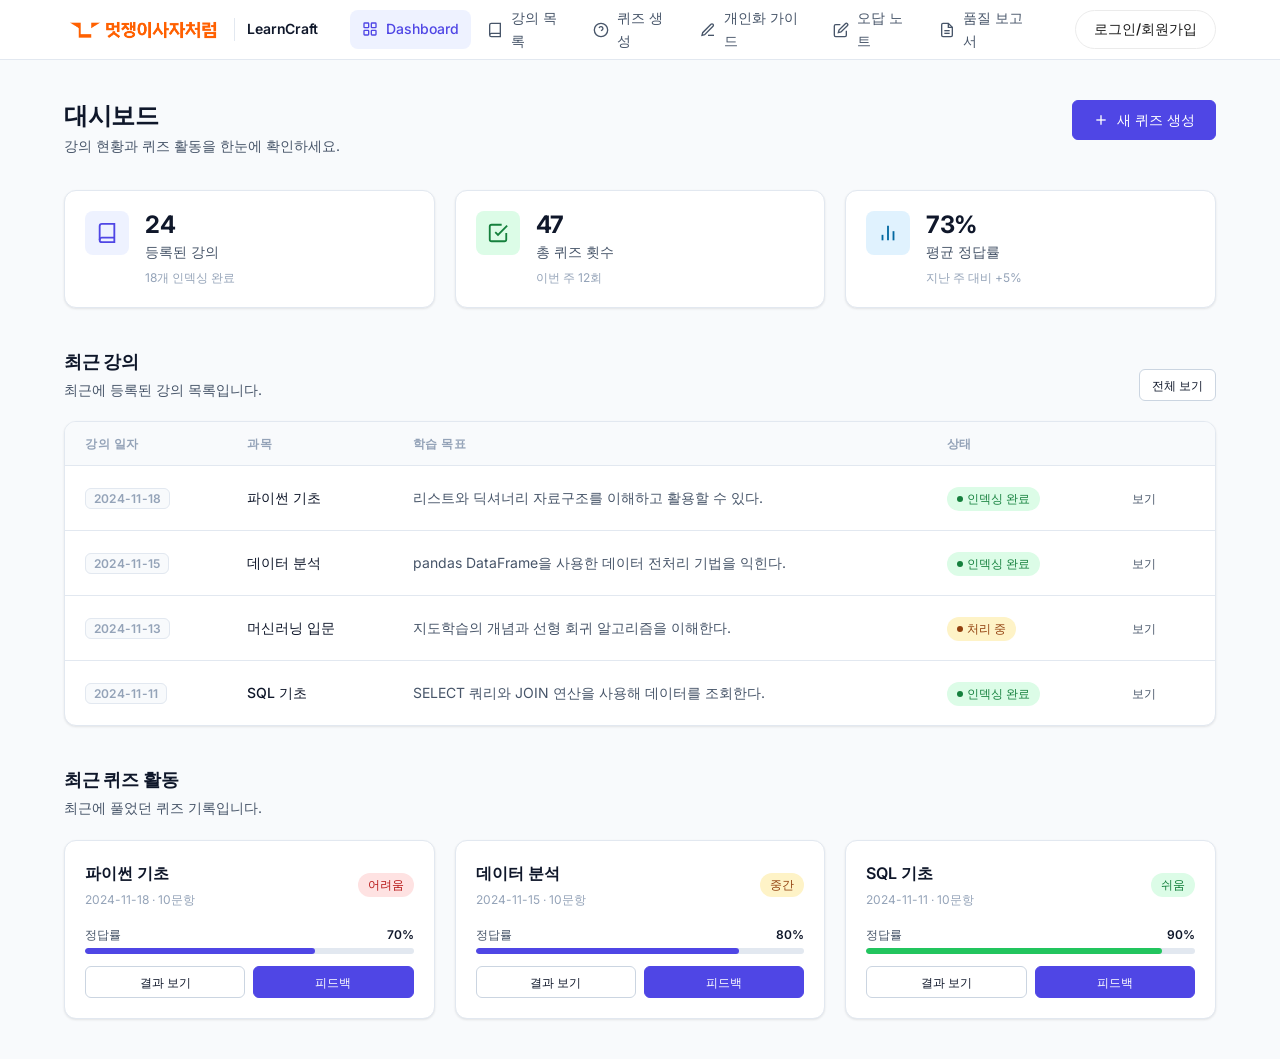
==== app/index.html @ d1f4de43 "feat: 오답 노트 UI 및 API 엔드포인트 추가 - api.py: GET/POST/DELETE /api/wrong-note 엔드포인트 추가 - app/wrong-note.ht" ====
<!DOCTYPE html>
<html lang="ko">
<head>
  <meta charset="UTF-8" />
  <meta name="viewport" content="width=device-width, initial-scale=1.0" />
  <title>LearnCraft — Dashboard</title>
  <link rel="stylesheet" href="styles/base.css" />
  <link rel="stylesheet" href="styles/layout.css" />
  <link rel="stylesheet" href="styles/components.css" />
</head>
<body>

<!-- ─── Top Navigation ─── -->
<nav class="top-nav">
  <div class="top-nav-inner">
    <a href="index.html" class="nav-logo-wrap">
      <img src="../docs/img/RGB_LIKELION_KR.png" alt="Likelion" class="nav-logo" />
      <span class="nav-logo-label">LearnCraft</span>
    </a>
    <div class="nav-links">
      <a href="index.html" class="nav-link active">
        <svg viewBox="0 0 24 24" fill="none" stroke="currentColor" stroke-width="2"><rect x="3" y="3" width="7" height="7" rx="1"/><rect x="14" y="3" width="7" height="7" rx="1"/><rect x="3" y="14" width="7" height="7" rx="1"/><rect x="14" y="14" width="7" height="7" rx="1"/></svg>
        <span>Dashboard</span>
      </a>
      <a href="lectures.html" class="nav-link">
        <svg viewBox="0 0 24 24" fill="none" stroke="currentColor" stroke-width="2"><path d="M4 19.5A2.5 2.5 0 0 1 6.5 17H20"/><path d="M6.5 2H20v20H6.5A2.5 2.5 0 0 1 4 19.5v-15A2.5 2.5 0 0 1 6.5 2z"/></svg>
        <span>강의 목록</span>
      </a>
      <a href="quiz-setup.html" class="nav-link">
        <svg viewBox="0 0 24 24" fill="none" stroke="currentColor" stroke-width="2"><circle cx="12" cy="12" r="10"/><path d="M9.09 9a3 3 0 0 1 5.83 1c0 2-3 3-3 3"/><line x1="12" y1="17" x2="12.01" y2="17"/></svg>
        <span>퀴즈 생성</span>
      </a>
      <a href="personalized-guide.html" class="nav-link">
        <svg viewBox="0 0 24 24" fill="none" stroke="currentColor" stroke-width="2"><path d="M12 20h9"/><path d="M16.5 3.5a2.121 2.121 0 0 1 3 3L7 19l-4 1 1-4L16.5 3.5z"/></svg>
        <span>개인화 가이드</span>
      </a>
      <a href="wrong-note.html" class="nav-link">
        <svg viewBox="0 0 24 24" fill="none" stroke="currentColor" stroke-width="2"><path d="M11 4H4a2 2 0 0 0-2 2v14a2 2 0 0 0 2 2h14a2 2 0 0 0 2-2v-7"/><path d="M18.5 2.5a2.121 2.121 0 0 1 3 3L12 15l-4 1 1-4 9.5-9.5z"/></svg>
        <span>오답 노트</span>
      </a>
      <a href="quality-report.html" class="nav-link">
        <svg viewBox="0 0 24 24" fill="none" stroke="currentColor" stroke-width="2"><path d="M14 2H6a2 2 0 0 0-2 2v16a2 2 0 0 0 2 2h12a2 2 0 0 0 2-2V8z"/><polyline points="14 2 14 8 20 8"/><line x1="16" y1="13" x2="8" y2="13"/><line x1="16" y1="17" x2="8" y2="17"/></svg>
        <span>품질 보고서</span>
      </a>
    </div>
    <div class="nav-actions">
      <a href="login.html" class="nav-btn-auth">로그인/회원가입</a>
    </div>
  </div>
</nav>

<!-- ─── Page Content ─── -->
<main>
  <div class="container">
    <div class="page-content">

      <!-- Page Header -->
      <div class="page-header">
        <div class="page-header-text">
          <h1>대시보드</h1>
          <p>강의 현황과 퀴즈 활동을 한눈에 확인하세요.</p>
        </div>
        <div class="page-header-actions">
          <a href="quiz-setup.html" class="btn btn-primary">
            <svg viewBox="0 0 24 24" fill="none" stroke="currentColor" stroke-width="2"><line x1="12" y1="5" x2="12" y2="19"/><line x1="5" y1="12" x2="19" y2="12"/></svg>
            새 퀴즈 생성
          </a>
        </div>
      </div>

      <!-- Stat Cards -->
      <div class="grid-3 section">
        <div class="stat-card">
          <div class="stat-card-icon stat-icon-primary">
            <svg viewBox="0 0 24 24" fill="none" stroke="currentColor" stroke-width="2"><path d="M4 19.5A2.5 2.5 0 0 1 6.5 17H20"/><path d="M6.5 2H20v20H6.5A2.5 2.5 0 0 1 4 19.5v-15A2.5 2.5 0 0 1 6.5 2z"/></svg>
          </div>
          <div>
            <div class="stat-card-value">24</div>
            <div class="stat-card-label">등록된 강의</div>
            <div class="stat-card-sub">18개 인덱싱 완료</div>
          </div>
        </div>
        <div class="stat-card">
          <div class="stat-card-icon stat-icon-success">
            <svg viewBox="0 0 24 24" fill="none" stroke="currentColor" stroke-width="2"><polyline points="9 11 12 14 22 4"/><path d="M21 12v7a2 2 0 0 1-2 2H5a2 2 0 0 1-2-2V5a2 2 0 0 1 2-2h11"/></svg>
          </div>
          <div>
            <div class="stat-card-value">47</div>
            <div class="stat-card-label">총 퀴즈 횟수</div>
            <div class="stat-card-sub">이번 주 12회</div>
          </div>
        </div>
        <div class="stat-card">
          <div class="stat-card-icon stat-icon-accent">
            <svg viewBox="0 0 24 24" fill="none" stroke="currentColor" stroke-width="2"><line x1="18" y1="20" x2="18" y2="10"/><line x1="12" y1="20" x2="12" y2="4"/><line x1="6" y1="20" x2="6" y2="14"/></svg>
          </div>
          <div>
            <div class="stat-card-value">73%</div>
            <div class="stat-card-label">평균 정답률</div>
            <div class="stat-card-sub">지난 주 대비 +5%</div>
          </div>
        </div>
      </div>

      <!-- Recent Lectures -->
      <div class="section">
        <div class="section-header">
          <div class="section-header-text">
            <h2>최근 강의</h2>
            <p>최근에 등록된 강의 목록입니다.</p>
          </div>
          <a href="lectures.html" class="btn btn-secondary btn-sm">전체 보기</a>
        </div>
        <div class="table-wrap">
          <table>
            <thead>
              <tr>
                <th>강의 일자</th>
                <th>과목</th>
                <th>학습 목표</th>
                <th>상태</th>
                <th></th>
              </tr>
            </thead>
            <tbody>
              <tr>
                <td><span class="lecture-date-chip">2024-11-18</span></td>
                <td class="font-medium text-primary">파이썬 기초</td>
                <td>리스트와 딕셔너리 자료구조를 이해하고 활용할 수 있다.</td>
                <td><span class="badge badge-success badge-dot">인덱싱 완료</span></td>
                <td><a href="lecture-detail.html" class="btn btn-ghost btn-sm">보기</a></td>
              </tr>
              <tr>
                <td><span class="lecture-date-chip">2024-11-15</span></td>
                <td class="font-medium text-primary">데이터 분석</td>
                <td>pandas DataFrame을 사용한 데이터 전처리 기법을 익힌다.</td>
                <td><span class="badge badge-success badge-dot">인덱싱 완료</span></td>
                <td><a href="lecture-detail.html" class="btn btn-ghost btn-sm">보기</a></td>
              </tr>
              <tr>
                <td><span class="lecture-date-chip">2024-11-13</span></td>
                <td class="font-medium text-primary">머신러닝 입문</td>
                <td>지도학습의 개념과 선형 회귀 알고리즘을 이해한다.</td>
                <td><span class="badge badge-warning badge-dot">처리 중</span></td>
                <td><a href="lecture-detail.html" class="btn btn-ghost btn-sm">보기</a></td>
              </tr>
              <tr>
                <td><span class="lecture-date-chip">2024-11-11</span></td>
                <td class="font-medium text-primary">SQL 기초</td>
                <td>SELECT 쿼리와 JOIN 연산을 사용해 데이터를 조회한다.</td>
                <td><span class="badge badge-success badge-dot">인덱싱 완료</span></td>
                <td><a href="lecture-detail.html" class="btn btn-ghost btn-sm">보기</a></td>
              </tr>
            </tbody>
          </table>
        </div>
      </div>

      <!-- Recent Quiz Activity -->
      <div class="section">
        <div class="section-header">
          <div class="section-header-text">
            <h2>최근 퀴즈 활동</h2>
            <p>최근에 풀었던 퀴즈 기록입니다.</p>
          </div>
        </div>
        <div class="grid-3">

          <div class="card card-hover">
            <div class="card-header">
              <div>
                <div class="card-title">파이썬 기초</div>
                <div class="text-xs text-muted mt-1">2024-11-18 · 10문항</div>
              </div>
              <span class="badge badge-error">어려움</span>
            </div>
            <div style="margin-bottom: var(--space-3);">
              <div class="flex items-center justify-between mb-1">
                <span class="text-xs text-secondary">정답률</span>
                <span class="text-xs font-semibold text-primary">70%</span>
              </div>
              <div class="progress-bar-wrap">
                <div class="progress-bar-fill" style="width:70%"></div>
              </div>
            </div>
            <div class="flex gap-2">
              <a href="quiz-review.html" class="btn btn-secondary btn-sm flex-1">결과 보기</a>
              <a href="quiz-feedback.html" class="btn btn-primary btn-sm flex-1">피드백</a>
            </div>
          </div>

          <div class="card card-hover">
            <div class="card-header">
              <div>
                <div class="card-title">데이터 분석</div>
                <div class="text-xs text-muted mt-1">2024-11-15 · 10문항</div>
              </div>
              <span class="badge badge-warning">중간</span>
            </div>
            <div style="margin-bottom: var(--space-3);">
              <div class="flex items-center justify-between mb-1">
                <span class="text-xs text-secondary">정답률</span>
                <span class="text-xs font-semibold text-primary">80%</span>
              </div>
              <div class="progress-bar-wrap">
                <div class="progress-bar-fill" style="width:80%"></div>
              </div>
            </div>
            <div class="flex gap-2">
              <a href="quiz-review.html" class="btn btn-secondary btn-sm flex-1">결과 보기</a>
              <a href="quiz-feedback.html" class="btn btn-primary btn-sm flex-1">피드백</a>
            </div>
          </div>

          <div class="card card-hover">
            <div class="card-header">
              <div>
                <div class="card-title">SQL 기초</div>
                <div class="text-xs text-muted mt-1">2024-11-11 · 10문항</div>
              </div>
              <span class="badge badge-success">쉬움</span>
            </div>
            <div style="margin-bottom: var(--space-3);">
              <div class="flex items-center justify-between mb-1">
                <span class="text-xs text-secondary">정답률</span>
                <span class="text-xs font-semibold text-primary">90%</span>
              </div>
              <div class="progress-bar-wrap">
                <div class="progress-bar-fill" style="width:90%; background: var(--color-success);"></div>
              </div>
            </div>
            <div class="flex gap-2">
              <a href="quiz-review.html" class="btn btn-secondary btn-sm flex-1">결과 보기</a>
              <a href="quiz-feedback.html" class="btn btn-primary btn-sm flex-1">피드백</a>
            </div>
          </div>

        </div>
      </div>

    </div><!-- /.page-content -->
  </div><!-- /.container -->
</main>

</body>
</html>
---- app/styles/base.css ----
@import url('https://fonts.googleapis.com/css2?family=Inter:wght@400;500;600;700&display=swap');

/* ─── CSS Custom Properties ─────────────────────────── */
:root {
  /* Colors */
  --color-primary:         #4F46E5;
  --color-primary-hover:   #4338CA;
  --color-primary-light:   #EEF2FF;
  --color-accent:          #0EA5E9;
  --color-accent-light:    #E0F2FE;
  --color-success:         #22C55E;
  --color-success-light:   #DCFCE7;
  --color-error:           #EF4444;
  --color-error-light:     #FEE2E2;
  --color-warning:         #F59E0B;
  --color-warning-light:   #FEF3C7;
  --color-bg:              #F8FAFC;
  --color-surface:         #FFFFFF;
  --color-border:          #E2E8F0;
  --color-border-strong:   #CBD5E1;
  --color-text-primary:    #0F172A;
  --color-text-secondary:  #475569;
  --color-text-muted:      #94A3B8;

  /* Typography */
  --font-body: 'Inter', -apple-system, BlinkMacSystemFont, 'Segoe UI', sans-serif;
  --text-xs:   0.75rem;
  --text-sm:   0.875rem;
  --text-base: 1rem;
  --text-lg:   1.125rem;
  --text-xl:   1.25rem;
  --text-2xl:  1.5rem;
  --text-3xl:  1.875rem;

  /* Spacing */
  --space-1:  4px;
  --space-2:  8px;
  --space-3:  12px;
  --space-4:  16px;
  --space-5:  20px;
  --space-6:  24px;
  --space-8:  32px;
  --space-10: 40px;
  --space-12: 48px;
  --space-16: 64px;

  /* Radius */
  --radius-sm: 6px;
  --radius-md: 8px;
  --radius-lg: 12px;
  --radius-xl: 16px;

  /* Shadows */
  --shadow-sm: 0 1px 3px rgba(0, 0, 0, 0.06), 0 1px 2px rgba(0, 0, 0, 0.04);
  --shadow-md: 0 4px 12px rgba(0, 0, 0, 0.08), 0 2px 4px rgba(0, 0, 0, 0.04);
  --shadow-lg: 0 10px 24px rgba(0, 0, 0, 0.10), 0 4px 8px rgba(0, 0, 0, 0.05);
}

/* ─── Reset ──────────────────────────────────────────── */
*, *::before, *::after {
  box-sizing: border-box;
  margin: 0;
  padding: 0;
}

html {
  font-size: 16px;
  -webkit-text-size-adjust: 100%;
}

body {
  font-family: var(--font-body);
  font-size: var(--text-base);
  color: var(--color-text-primary);
  background-color: var(--color-bg);
  line-height: 1.6;
  -webkit-font-smoothing: antialiased;
  -moz-osx-font-smoothing: grayscale;
}

a {
  color: var(--color-primary);
  text-decoration: none;
}

a:hover {
  color: var(--color-primary-hover);
}

ul, ol {
  list-style: none;
}

img {
  max-width: 100%;
  display: block;
}

button, input, select, textarea {
  font-family: inherit;
  font-size: inherit;
}

/* ─── Typography Utilities ───────────────────────────── */
.text-xs      { font-size: var(--text-xs); }
.text-sm      { font-size: var(--text-sm); }
.text-base    { font-size: var(--text-base); }
.text-lg      { font-size: var(--text-lg); }
.text-xl      { font-size: var(--text-xl); }
.text-2xl     { font-size: var(--text-2xl); }
.text-3xl     { font-size: var(--text-3xl); }

.font-normal  { font-weight: 400; }
.font-medium  { font-weight: 500; }
.font-semibold { font-weight: 600; }
.font-bold    { font-weight: 700; }

.text-primary   { color: var(--color-text-primary); }
.text-secondary { color: var(--color-text-secondary); }
.text-muted     { color: var(--color-text-muted); }
.text-brand     { color: var(--color-primary); }

/* ─── Spacing Utilities ──────────────────────────────── */
.mt-1 { margin-top: var(--space-1); }
.mt-2 { margin-top: var(--space-2); }
.mt-3 { margin-top: var(--space-3); }
.mt-4 { margin-top: var(--space-4); }
.mt-5 { margin-top: var(--space-5); }
.mt-6 { margin-top: var(--space-6); }
.mt-8 { margin-top: var(--space-8); }
.mb-1 { margin-bottom: var(--space-1); }
.mb-2 { margin-bottom: var(--space-2); }
.mb-3 { margin-bottom: var(--space-3); }
.mb-4 { margin-bottom: var(--space-4); }
.mb-5 { margin-bottom: var(--space-5); }
.mb-6 { margin-bottom: var(--space-6); }
.mb-8 { margin-bottom: var(--space-8); }

/* ─── Flex Utilities ─────────────────────────────────── */
.flex         { display: flex; }
.flex-col     { flex-direction: column; }
.items-center { align-items: center; }
.items-start  { align-items: flex-start; }
.justify-between { justify-content: space-between; }
.justify-center  { justify-content: center; }
.gap-1  { gap: var(--space-1); }
.gap-2  { gap: var(--space-2); }
.gap-3  { gap: var(--space-3); }
.gap-4  { gap: var(--space-4); }
.gap-6  { gap: var(--space-6); }
.gap-8  { gap: var(--space-8); }
.flex-wrap { flex-wrap: wrap; }
.flex-1    { flex: 1; }

/* ─── Display Utilities ──────────────────────────────── */
.hidden { display: none !important; }
.block  { display: block; }
.w-full { width: 100%; }

/* ─── Breadcrumb ─────────────────────────────────────── */
.breadcrumb {
  display: flex;
  align-items: center;
  gap: var(--space-2);
  font-size: var(--text-sm);
  color: var(--color-text-muted);
  margin-bottom: var(--space-6);
}

.breadcrumb a {
  color: var(--color-text-muted);
}

.breadcrumb a:hover {
  color: var(--color-primary);
}

.breadcrumb-sep {
  color: var(--color-border-strong);
}

.breadcrumb-current {
  color: var(--color-text-secondary);
  font-weight: 500;
}
---- app/styles/layout.css ----
/* ─── Top Navigation ─────────────────────────────────── */
.top-nav {
  position: sticky;
  top: 0;
  z-index: 100;
  background: var(--color-surface);
  border-bottom: 1px solid var(--color-border);
  height: 60px;
}

.top-nav-inner {
  max-width: 1200px;
  margin: 0 auto;
  padding: 0 var(--space-6);
  height: 100%;
  display: flex;
  align-items: center;
  justify-content: space-between;
  gap: var(--space-8);
}

.nav-logo-wrap {
  display: flex;
  align-items: center;
  gap: var(--space-3);
  flex-shrink: 0;
  text-decoration: none;
}

.nav-logo {
  height: 28px;
  width: auto;
}

.nav-logo-label {
  font-size: var(--text-sm);
  font-weight: 600;
  color: var(--color-text-primary);
  border-left: 1px solid var(--color-border);
  padding-left: var(--space-3);
  letter-spacing: -0.01em;
}

.nav-links {
  display: flex;
  align-items: center;
  gap: var(--space-1);
  flex: 1;
}

.nav-link {
  display: flex;
  align-items: center;
  gap: var(--space-2);
  padding: var(--space-2) var(--space-3);
  border-radius: var(--radius-md);
  font-size: var(--text-sm);
  font-weight: 500;
  color: var(--color-text-secondary);
  text-decoration: none;
  transition: background 0.15s, color 0.15s;
}

.nav-link:hover {
  background: var(--color-bg);
  color: var(--color-text-primary);
}

.nav-link.active {
  background: var(--color-primary-light);
  color: var(--color-primary);
}

.nav-link svg {
  width: 16px;
  height: 16px;
  flex-shrink: 0;
}

.nav-actions {
  display: flex;
  align-items: center;
  gap: var(--space-3);
  flex-shrink: 0;
}

a.nav-btn-auth {
  padding: 7px 18px;
  border-radius: 9999px;
  font-size: var(--text-sm);
  font-weight: 500;
  cursor: pointer;
  text-decoration: none;
  background: #fff;
  color: #1a1a1a;
  border: 1px solid #EBEBEB;
  transition: background 0.15s, color 0.15s;
  white-space: nowrap;
  display: inline-flex;
  align-items: center;
}

/* ─── Page Container ─────────────────────────────────── */
.container {
  max-width: 1200px;
  margin: 0 auto;
  padding: 0 var(--space-6);
}

.page-content {
  padding: var(--space-10) 0;
}

/* ─── Page Header ────────────────────────────────────── */
.page-header {
  display: flex;
  align-items: flex-start;
  justify-content: space-between;
  gap: var(--space-4);
  margin-bottom: var(--space-8);
}

.page-header-text h1 {
  font-size: var(--text-2xl);
  font-weight: 700;
  color: var(--color-text-primary);
  letter-spacing: -0.02em;
  line-height: 1.3;
}

.page-header-text p {
  font-size: var(--text-sm);
  color: var(--color-text-secondary);
  margin-top: var(--space-1);
}

.page-header-actions {
  display: flex;
  align-items: center;
  gap: var(--space-3);
  flex-shrink: 0;
}

/* ─── Grid Layouts ───────────────────────────────────── */
.grid-3 {
  display: grid;
  grid-template-columns: repeat(3, 1fr);
  gap: var(--space-5);
}

.grid-2 {
  display: grid;
  grid-template-columns: repeat(2, 1fr);
  gap: var(--space-5);
}

.grid-2-col {
  display: grid;
  grid-template-columns: 1fr 320px;
  gap: var(--space-8);
  align-items: flex-start;
}

/* ─── Section spacing ────────────────────────────────── */
.section {
  margin-bottom: var(--space-10);
}

.section:last-child {
  margin-bottom: 0;
}

/* ─── Sticky sidebar ─────────────────────────────────── */
.sidebar-sticky {
  position: sticky;
  top: 80px;
}

/* ─── Divider ────────────────────────────────────────── */
.divider {
  height: 1px;
  background: var(--color-border);
  margin: var(--space-6) 0;
}

/* ─── Responsive ─────────────────────────────────────── */
@media (max-width: 768px) {
  .top-nav-inner {
    padding: 0 var(--space-4);
  }

  .nav-logo-label {
    display: none;
  }

  .nav-links .nav-link span {
    display: none;
  }

  .grid-3 {
    grid-template-columns: 1fr;
  }

  .grid-2 {
    grid-template-columns: 1fr;
  }

  .grid-2-col {
    grid-template-columns: 1fr;
  }

  .sidebar-sticky {
    position: static;
  }

  .page-header {
    flex-direction: column;
    align-items: flex-start;
  }

  .page-content {
    padding: var(--space-6) 0;
  }
}

@media (max-width: 480px) {
  .container {
    padding: 0 var(--space-4);
  }
}
---- app/styles/components.css ----
/* ─── Buttons ────────────────────────────────────────── */
.btn {
  display: inline-flex;
  align-items: center;
  justify-content: center;
  gap: var(--space-2);
  padding: 0 var(--space-5);
  height: 40px;
  border-radius: var(--radius-sm);
  font-size: var(--text-sm);
  font-weight: 500;
  cursor: pointer;
  border: 1px solid transparent;
  transition: background 0.15s, border-color 0.15s, color 0.15s, box-shadow 0.15s;
  white-space: nowrap;
  text-decoration: none;
}

.btn svg {
  width: 16px;
  height: 16px;
  flex-shrink: 0;
}

.btn-sm {
  height: 32px;
  padding: 0 var(--space-3);
  font-size: var(--text-xs);
}

.btn-lg {
  height: 48px;
  padding: 0 var(--space-8);
  font-size: var(--text-base);
}

.btn-primary {
  background: var(--color-primary);
  color: #fff;
  border-color: var(--color-primary);
}

.btn-primary:hover {
  background: var(--color-primary-hover);
  border-color: var(--color-primary-hover);
  color: #fff;
  box-shadow: 0 2px 8px rgba(79, 70, 229, 0.3);
}

.btn-secondary {
  background: var(--color-surface);
  color: var(--color-text-primary);
  border-color: var(--color-border-strong);
}

.btn-secondary:hover {
  background: var(--color-bg);
  border-color: var(--color-primary);
  color: var(--color-primary);
}

.btn-ghost {
  background: transparent;
  color: var(--color-text-secondary);
  border-color: transparent;
}

.btn-ghost:hover {
  background: var(--color-bg);
  color: var(--color-text-primary);
}

.btn-danger {
  background: var(--color-error-light);
  color: var(--color-error);
  border-color: transparent;
}

.btn-danger:hover {
  background: var(--color-error);
  color: #fff;
}

.btn-full { width: 100%; }

/* ─── Card ───────────────────────────────────────────── */
.card {
  background: var(--color-surface);
  border: 1px solid var(--color-border);
  border-radius: var(--radius-lg);
  padding: var(--space-5);
  box-shadow: var(--shadow-sm);
}

.card-hover {
  transition: box-shadow 0.2s, border-color 0.2s, transform 0.15s;
}

.card-hover:hover {
  box-shadow: var(--shadow-md);
  border-color: var(--color-border-strong);
  transform: translateY(-1px);
}

.card-header {
  display: flex;
  align-items: center;
  justify-content: space-between;
  margin-bottom: var(--space-4);
}

.card-title {
  font-size: var(--text-base);
  font-weight: 600;
  color: var(--color-text-primary);
}

.card-body {
  font-size: var(--text-sm);
  color: var(--color-text-secondary);
  line-height: 1.6;
}

/* ─── Badges ─────────────────────────────────────────── */
.badge {
  display: inline-flex;
  align-items: center;
  gap: 4px;
  padding: 2px 10px;
  border-radius: 999px;
  font-size: var(--text-xs);
  font-weight: 500;
  line-height: 1.6;
  white-space: nowrap;
}

.badge-primary {
  background: var(--color-primary-light);
  color: var(--color-primary);
}

.badge-success {
  background: var(--color-success-light);
  color: #15803D;
}

.badge-error {
  background: var(--color-error-light);
  color: #B91C1C;
}

.badge-warning {
  background: var(--color-warning-light);
  color: #92400E;
}

.badge-muted {
  background: #F1F5F9;
  color: var(--color-text-secondary);
}

.badge-accent {
  background: var(--color-accent-light);
  color: #0369A1;
}

.badge-dot::before {
  content: '';
  width: 6px;
  height: 6px;
  border-radius: 50%;
  background: currentColor;
  flex-shrink: 0;
}

/* ─── Form Inputs ────────────────────────────────────── */
.form-group {
  display: flex;
  flex-direction: column;
  gap: var(--space-2);
}

.form-label {
  font-size: var(--text-sm);
  font-weight: 500;
  color: var(--color-text-primary);
}

.form-hint {
  font-size: var(--text-xs);
  color: var(--color-text-muted);
}

.input,
.select,
.textarea {
  width: 100%;
  height: 40px;
  padding: 0 var(--space-3);
  border: 1px solid var(--color-border-strong);
  border-radius: var(--radius-sm);
  font-size: var(--text-sm);
  color: var(--color-text-primary);
  background: var(--color-surface);
  transition: border-color 0.15s, box-shadow 0.15s;
  outline: none;
}

.textarea {
  height: auto;
  padding: var(--space-3);
  resize: vertical;
  min-height: 80px;
}

.input::placeholder,
.textarea::placeholder {
  color: var(--color-text-muted);
}

.input:focus,
.select:focus,
.textarea:focus {
  border-color: var(--color-primary);
  box-shadow: 0 0 0 3px rgba(79, 70, 229, 0.12);
}

.input-with-icon {
  position: relative;
}

.input-with-icon .input {
  padding-left: 36px;
}

.input-icon {
  position: absolute;
  left: 10px;
  top: 50%;
  transform: translateY(-50%);
  color: var(--color-text-muted);
  width: 16px;
  height: 16px;
  pointer-events: none;
}

/* ─── Tabs ───────────────────────────────────────────── */
.tabs {
  display: flex;
  align-items: center;
  gap: var(--space-1);
  border-bottom: 2px solid var(--color-border);
  margin-bottom: var(--space-6);
}

.tab-item {
  padding: var(--space-2) var(--space-4);
  font-size: var(--text-sm);
  font-weight: 500;
  color: var(--color-text-muted);
  cursor: pointer;
  border-bottom: 2px solid transparent;
  margin-bottom: -2px;
  transition: color 0.15s, border-color 0.15s;
  background: none;
  border-top: none;
  border-left: none;
  border-right: none;
  user-select: none;
}

.tab-item:hover {
  color: var(--color-text-secondary);
}

.tab-item.active {
  color: var(--color-primary);
  border-bottom-color: var(--color-primary);
}

/* ─── Section Header ─────────────────────────────────── */
.section-header {
  display: flex;
  align-items: flex-end;
  justify-content: space-between;
  gap: var(--space-4);
  margin-bottom: var(--space-5);
}

.section-header-text h2 {
  font-size: var(--text-lg);
  font-weight: 600;
  color: var(--color-text-primary);
  letter-spacing: -0.01em;
}

.section-header-text p {
  font-size: var(--text-sm);
  color: var(--color-text-secondary);
  margin-top: 2px;
}

/* ─── Stat Card ──────────────────────────────────────── */
.stat-card {
  background: var(--color-surface);
  border: 1px solid var(--color-border);
  border-radius: var(--radius-lg);
  padding: var(--space-5);
  box-shadow: var(--shadow-sm);
  display: flex;
  align-items: flex-start;
  gap: var(--space-4);
}

.stat-card-icon {
  width: 44px;
  height: 44px;
  border-radius: var(--radius-md);
  display: flex;
  align-items: center;
  justify-content: center;
  flex-shrink: 0;
}

.stat-card-icon svg {
  width: 22px;
  height: 22px;
}

.stat-icon-primary {
  background: var(--color-primary-light);
  color: var(--color-primary);
}

.stat-icon-success {
  background: var(--color-success-light);
  color: #15803D;
}

.stat-icon-accent {
  background: var(--color-accent-light);
  color: #0369A1;
}

.stat-icon-warning {
  background: var(--color-warning-light);
  color: #92400E;
}

.stat-card-value {
  font-size: var(--text-2xl);
  font-weight: 700;
  color: var(--color-text-primary);
  line-height: 1.2;
  letter-spacing: -0.02em;
}

.stat-card-label {
  font-size: var(--text-sm);
  color: var(--color-text-secondary);
  margin-top: 2px;
}

.stat-card-sub {
  font-size: var(--text-xs);
  color: var(--color-text-muted);
  margin-top: 4px;
}

/* ─── Empty State ────────────────────────────────────── */
.empty-state {
  display: flex;
  flex-direction: column;
  align-items: center;
  justify-content: center;
  text-align: center;
  padding: var(--space-16) var(--space-8);
  gap: var(--space-4);
}

.empty-state-icon {
  width: 56px;
  height: 56px;
  border-radius: var(--radius-xl);
  background: var(--color-bg);
  border: 1px solid var(--color-border);
  display: flex;
  align-items: center;
  justify-content: center;
  color: var(--color-text-muted);
}

.empty-state-icon svg {
  width: 28px;
  height: 28px;
}

.empty-state h3 {
  font-size: var(--text-base);
  font-weight: 600;
  color: var(--color-text-primary);
}

.empty-state p {
  font-size: var(--text-sm);
  color: var(--color-text-secondary);
  max-width: 320px;
}

/* ─── Difficulty Cards ───────────────────────────────── */
.difficulty-options {
  display: grid;
  grid-template-columns: repeat(3, 1fr);
  gap: var(--space-3);
}

.difficulty-card {
  border: 2px solid var(--color-border);
  border-radius: var(--radius-lg);
  padding: var(--space-4);
  cursor: pointer;
  transition: border-color 0.15s, background 0.15s, box-shadow 0.15s;
  text-align: left;
  background: var(--color-surface);
  position: relative;
}

.difficulty-card:hover {
  border-color: var(--color-border-strong);
  box-shadow: var(--shadow-sm);
}

.difficulty-card.selected {
  border-color: var(--color-primary);
  background: var(--color-primary-light);
}

.difficulty-card.selected .difficulty-check {
  opacity: 1;
}

.difficulty-check {
  position: absolute;
  top: var(--space-3);
  right: var(--space-3);
  width: 18px;
  height: 18px;
  border-radius: 50%;
  background: var(--color-primary);
  color: #fff;
  display: flex;
  align-items: center;
  justify-content: center;
  opacity: 0;
  transition: opacity 0.15s;
}

.difficulty-check svg {
  width: 10px;
  height: 10px;
}

.difficulty-level {
  font-size: var(--text-sm);
  font-weight: 600;
  color: var(--color-text-primary);
  margin-bottom: var(--space-1);
}

.difficulty-desc {
  font-size: var(--text-xs);
  color: var(--color-text-secondary);
  line-height: 1.5;
}

.difficulty-count {
  font-size: var(--text-xs);
  color: var(--color-text-muted);
  margin-top: var(--space-3);
  display: flex;
  align-items: center;
  gap: 4px;
}

/* ─── Question Card ──────────────────────────────────── */
.question-card {
  background: var(--color-surface);
  border: 1px solid var(--color-border);
  border-radius: var(--radius-lg);
  overflow: hidden;
  margin-bottom: var(--space-4);
}

.question-card-header {
  padding: var(--space-4) var(--space-5);
  display: flex;
  align-items: flex-start;
  gap: var(--space-3);
  border-bottom: 1px solid var(--color-border);
}

.question-number {
  width: 28px;
  height: 28px;
  border-radius: 50%;
  background: var(--color-primary-light);
  color: var(--color-primary);
  font-size: var(--text-xs);
  font-weight: 700;
  display: flex;
  align-items: center;
  justify-content: center;
  flex-shrink: 0;
  margin-top: 1px;
}

.question-text {
  font-size: var(--text-base);
  font-weight: 500;
  color: var(--color-text-primary);
  line-height: 1.6;
  flex: 1;
}

.question-card-body {
  padding: var(--space-4) var(--space-5);
}

/* ─── Answer Options ─────────────────────────────────── */
.answer-options {
  display: flex;
  flex-direction: column;
  gap: var(--space-2);
  margin-bottom: var(--space-4);
}

.answer-option {
  display: flex;
  align-items: flex-start;
  gap: var(--space-3);
  padding: var(--space-3) var(--space-4);
  border: 1px solid var(--color-border);
  border-radius: var(--radius-md);
  cursor: pointer;
  transition: background 0.12s, border-color 0.12s;
  background: var(--color-bg);
}

.answer-option:hover {
  border-color: var(--color-border-strong);
  background: #F1F5F9;
}

.answer-option.selected {
  border-color: var(--color-primary);
  background: var(--color-primary-light);
}

.answer-option.correct {
  border-color: var(--color-success);
  background: var(--color-success-light);
}

.answer-option.wrong {
  border-color: var(--color-error);
  background: var(--color-error-light);
}

.answer-key {
  width: 24px;
  height: 24px;
  border-radius: 50%;
  border: 2px solid var(--color-border-strong);
  background: var(--color-surface);
  font-size: var(--text-xs);
  font-weight: 700;
  display: flex;
  align-items: center;
  justify-content: center;
  flex-shrink: 0;
  color: var(--color-text-secondary);
  transition: background 0.12s, border-color 0.12s, color 0.12s;
}

.answer-option.selected .answer-key {
  background: var(--color-primary);
  border-color: var(--color-primary);
  color: #fff;
}

.answer-option.correct .answer-key {
  background: var(--color-success);
  border-color: var(--color-success);
  color: #fff;
}

.answer-option.wrong .answer-key {
  background: var(--color-error);
  border-color: var(--color-error);
  color: #fff;
}

.answer-text {
  font-size: var(--text-sm);
  color: var(--color-text-primary);
  line-height: 1.6;
  padding-top: 2px;
}

/* ─── Explanation Block ──────────────────────────────── */
.explanation-toggle {
  display: flex;
  align-items: center;
  gap: var(--space-2);
  font-size: var(--text-sm);
  font-weight: 500;
  color: var(--color-primary);
  cursor: pointer;
  background: none;
  border: none;
  padding: 0;
}

.explanation-toggle svg {
  width: 14px;
  height: 14px;
  transition: transform 0.2s;
}

.explanation-toggle.open svg {
  transform: rotate(180deg);
}

.explanation-block {
  margin-top: var(--space-3);
  padding: var(--space-4);
  background: #FAFBFF;
  border: 1px solid var(--color-border);
  border-radius: var(--radius-md);
  font-size: var(--text-sm);
  color: var(--color-text-secondary);
  line-height: 1.7;
  display: none;
}

.explanation-block.open {
  display: block;
}

.explanation-block strong {
  color: var(--color-text-primary);
}

/* ─── Answer Feedback Card ───────────────────────────── */
.feedback-card {
  background: var(--color-surface);
  border: 1px solid var(--color-border);
  border-radius: var(--radius-lg);
  border-left: 4px solid var(--color-border);
  overflow: hidden;
  margin-bottom: var(--space-4);
}

.feedback-card.correct {
  border-left-color: var(--color-success);
}

.feedback-card.wrong {
  border-left-color: var(--color-error);
}

.feedback-card-header {
  padding: var(--space-4) var(--space-5);
  display: flex;
  align-items: flex-start;
  justify-content: space-between;
  gap: var(--space-3);
  border-bottom: 1px solid var(--color-border);
}

.feedback-card-status {
  display: flex;
  align-items: center;
  gap: var(--space-2);
  font-size: var(--text-xs);
  font-weight: 600;
}

.feedback-card.correct .feedback-card-status {
  color: #15803D;
}

.feedback-card.wrong .feedback-card-status {
  color: #B91C1C;
}

.feedback-card-status svg {
  width: 14px;
  height: 14px;
}

.feedback-card-body {
  padding: var(--space-4) var(--space-5);
}

/* ─── Score Summary ──────────────────────────────────── */
.score-bar {
  background: var(--color-surface);
  border: 1px solid var(--color-border);
  border-radius: var(--radius-xl);
  padding: var(--space-6) var(--space-8);
  display: flex;
  align-items: center;
  gap: var(--space-8);
  margin-bottom: var(--space-8);
  box-shadow: var(--shadow-sm);
}

.score-circle {
  position: relative;
  width: 80px;
  height: 80px;
  flex-shrink: 0;
  display: flex;
  align-items: center;
  justify-content: center;
}

.score-ring {
  position: absolute;
  top: 0;
  left: 0;
}

.score-ring-fill {
  transition: stroke-dashoffset 0.8s ease-out;
}

.score-circle-text {
  position: relative;
  display: flex;
  flex-direction: column;
  align-items: center;
  justify-content: center;
  z-index: 1;
}

.score-percent {
  font-size: var(--text-xl);
  font-weight: 700;
  color: var(--color-primary);
  line-height: 1;
}

.score-label {
  font-size: 10px;
  color: var(--color-primary);
  font-weight: 500;
}

.score-stats {
  display: flex;
  gap: var(--space-8);
  flex: 1;
}

.score-stat-item {
  display: flex;
  flex-direction: column;
  gap: 2px;
}

.score-stat-value {
  font-size: var(--text-xl);
  font-weight: 700;
  color: var(--color-text-primary);
}

.score-stat-value.green { color: #15803D; }
.score-stat-value.red   { color: #B91C1C; }

.score-stat-label {
  font-size: var(--text-xs);
  color: var(--color-text-muted);
}

/* ─── Lecture Card ───────────────────────────────────── */
.lecture-card {
  background: var(--color-surface);
  border: 1px solid var(--color-border);
  border-radius: var(--radius-lg);
  padding: var(--space-5);
  box-shadow: var(--shadow-sm);
  display: flex;
  flex-direction: column;
  gap: var(--space-3);
  transition: box-shadow 0.2s, border-color 0.2s, transform 0.15s;
}

.lecture-card:hover {
  box-shadow: var(--shadow-md);
  border-color: var(--color-border-strong);
  transform: translateY(-1px);
}

.lecture-card-meta {
  display: flex;
  align-items: center;
  justify-content: space-between;
  gap: var(--space-2);
}

.lecture-date-chip {
  font-size: var(--text-xs);
  font-weight: 600;
  color: var(--color-text-muted);
  background: var(--color-bg);
  border: 1px solid var(--color-border);
  border-radius: var(--radius-sm);
  padding: 2px 8px;
  letter-spacing: 0.02em;
}

.lecture-card-title {
  font-size: var(--text-base);
  font-weight: 600;
  color: var(--color-text-primary);
  line-height: 1.4;
}

.lecture-card-goal {
  font-size: var(--text-sm);
  color: var(--color-text-secondary);
  line-height: 1.6;
  display: -webkit-box;
  -webkit-line-clamp: 2;
  -webkit-box-orient: vertical;
  overflow: hidden;
}

.lecture-card-footer {
  display: flex;
  align-items: center;
  justify-content: space-between;
  gap: var(--space-2);
  padding-top: var(--space-2);
  border-top: 1px solid var(--color-border);
  margin-top: auto;
}

/* ─── Table ──────────────────────────────────────────── */
.table-wrap {
  background: var(--color-surface);
  border: 1px solid var(--color-border);
  border-radius: var(--radius-lg);
  overflow: hidden;
  box-shadow: var(--shadow-sm);
}

table {
  width: 100%;
  border-collapse: collapse;
}

thead {
  background: var(--color-bg);
}

thead th {
  padding: var(--space-3) var(--space-5);
  font-size: var(--text-xs);
  font-weight: 600;
  color: var(--color-text-muted);
  text-align: left;
  text-transform: uppercase;
  letter-spacing: 0.05em;
  border-bottom: 1px solid var(--color-border);
}

tbody td {
  padding: var(--space-4) var(--space-5);
  font-size: var(--text-sm);
  color: var(--color-text-secondary);
  border-bottom: 1px solid var(--color-border);
  vertical-align: middle;
}

tbody tr:last-child td {
  border-bottom: none;
}

tbody tr:hover td {
  background: var(--color-bg);
}

/* ─── Code Block ─────────────────────────────────────── */
.code-block {
  background: #0F172A;
  border-radius: var(--radius-md);
  padding: var(--space-4);
  font-family: 'Courier New', Courier, monospace;
  font-size: var(--text-sm);
  color: #E2E8F0;
  overflow-x: auto;
  line-height: 1.7;
}

.code-block .code-lang {
  font-size: var(--text-xs);
  color: #64748B;
  margin-bottom: var(--space-2);
  font-family: var(--font-body);
  font-weight: 500;
}

/* ─── Loading Skeleton ───────────────────────────────── */
.skeleton {
  background: linear-gradient(90deg, var(--color-border) 25%, #F1F5F9 50%, var(--color-border) 75%);
  background-size: 200% 100%;
  animation: shimmer 1.5s infinite;
  border-radius: var(--radius-sm);
}

@keyframes shimmer {
  0%   { background-position: 200% 0; }
  100% { background-position: -200% 0; }
}

.skeleton-line {
  height: 14px;
  margin-bottom: var(--space-2);
}

.skeleton-line:last-child {
  width: 60%;
}

.skeleton-card {
  height: 120px;
  border-radius: var(--radius-lg);
}

/* ─── Progress bar ───────────────────────────────────── */
.progress-bar-wrap {
  height: 6px;
  background: var(--color-border);
  border-radius: 999px;
  overflow: hidden;
}

.progress-bar-fill {
  height: 100%;
  background: var(--color-primary);
  border-radius: 999px;
  transition: width 0.3s ease;
}

/* ─── Concept Tags ───────────────────────────────────── */
.concept-list {
  display: flex;
  flex-wrap: wrap;
  gap: var(--space-2);
}

/* ─── Study Area Recommendations ────────────────────── */
.study-rec-section {
  background: #FAFBFF;
  border: 1px solid var(--color-border);
  border-radius: var(--radius-lg);
  padding: var(--space-5);
  margin-top: var(--space-6);
}

.study-rec-title {
  font-size: var(--text-sm);
  font-weight: 600;
  color: var(--color-text-primary);
  margin-bottom: var(--space-3);
}

/* ─── Action Bar (bottom of review/feedback) ─────────── */
.action-bar {
  display: flex;
  align-items: center;
  gap: var(--space-3);
  padding: var(--space-5) 0;
  border-top: 1px solid var(--color-border);
  margin-top: var(--space-6);
}

.action-bar-spacer {
  flex: 1;
}
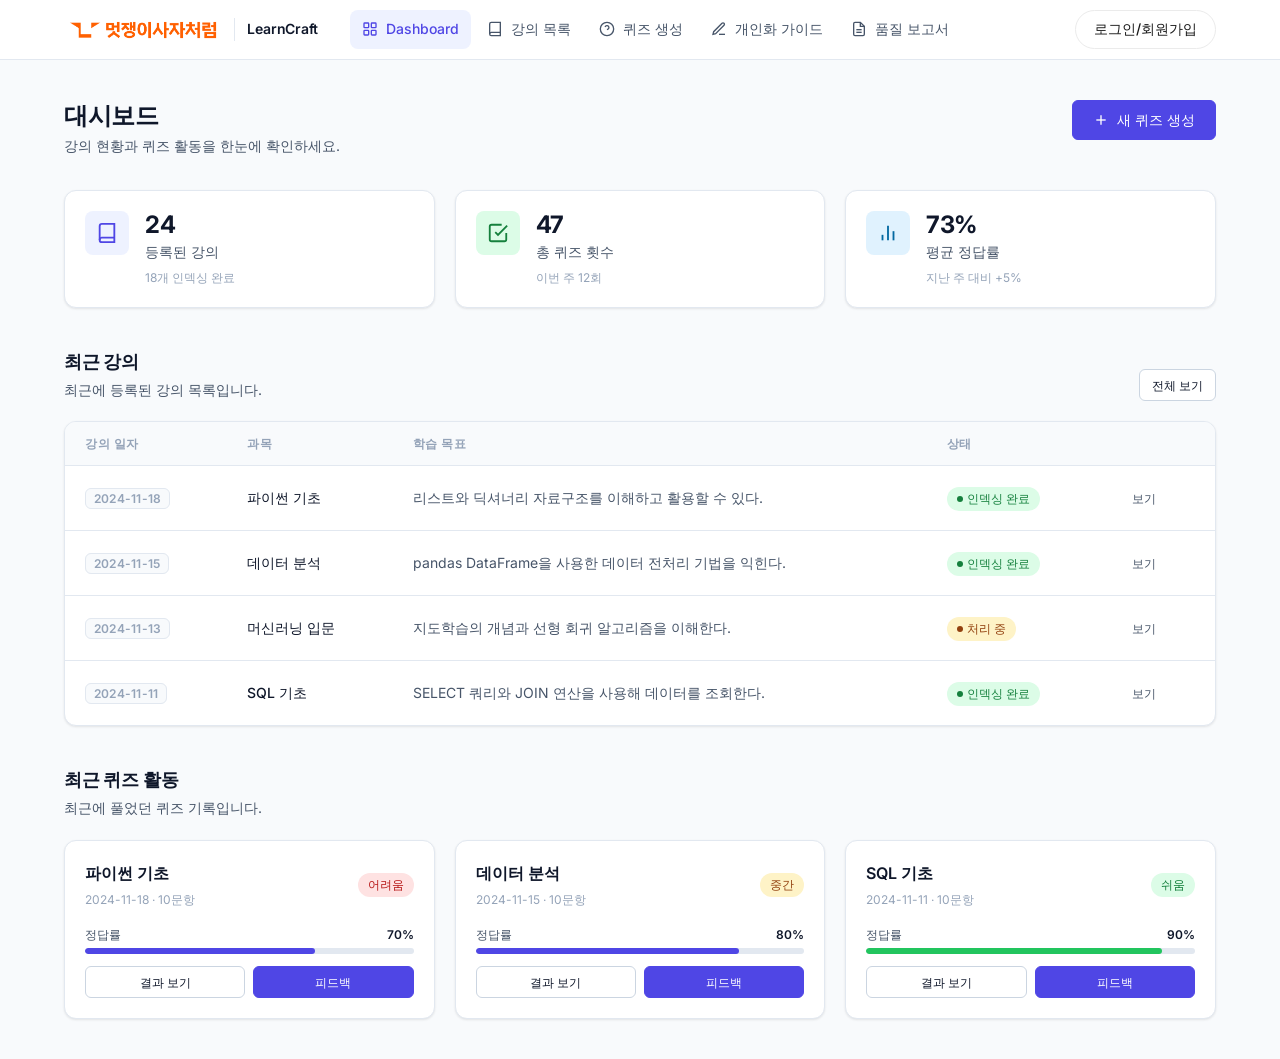
==== commit 681bcff8: "Merge branch 'develop' into SCRUM-38-퀴즈-품질-평가에-따라-퀴즈-생성-고도화" ====
--- a/app/index.html
+++ b/app/index.html
@@ -34,10 +34,6 @@
         <svg viewBox="0 0 24 24" fill="none" stroke="currentColor" stroke-width="2"><path d="M12 20h9"/><path d="M16.5 3.5a2.121 2.121 0 0 1 3 3L7 19l-4 1 1-4L16.5 3.5z"/></svg>
         <span>개인화 가이드</span>
       </a>
-      <a href="wrong-note.html" class="nav-link">
-        <svg viewBox="0 0 24 24" fill="none" stroke="currentColor" stroke-width="2"><path d="M11 4H4a2 2 0 0 0-2 2v14a2 2 0 0 0 2 2h14a2 2 0 0 0 2-2v-7"/><path d="M18.5 2.5a2.121 2.121 0 0 1 3 3L12 15l-4 1 1-4 9.5-9.5z"/></svg>
-        <span>오답 노트</span>
-      </a>
       <a href="quality-report.html" class="nav-link">
         <svg viewBox="0 0 24 24" fill="none" stroke="currentColor" stroke-width="2"><path d="M14 2H6a2 2 0 0 0-2 2v16a2 2 0 0 0 2 2h12a2 2 0 0 0 2-2V8z"/><polyline points="14 2 14 8 20 8"/><line x1="16" y1="13" x2="8" y2="13"/><line x1="16" y1="17" x2="8" y2="17"/></svg>
         <span>품질 보고서</span>
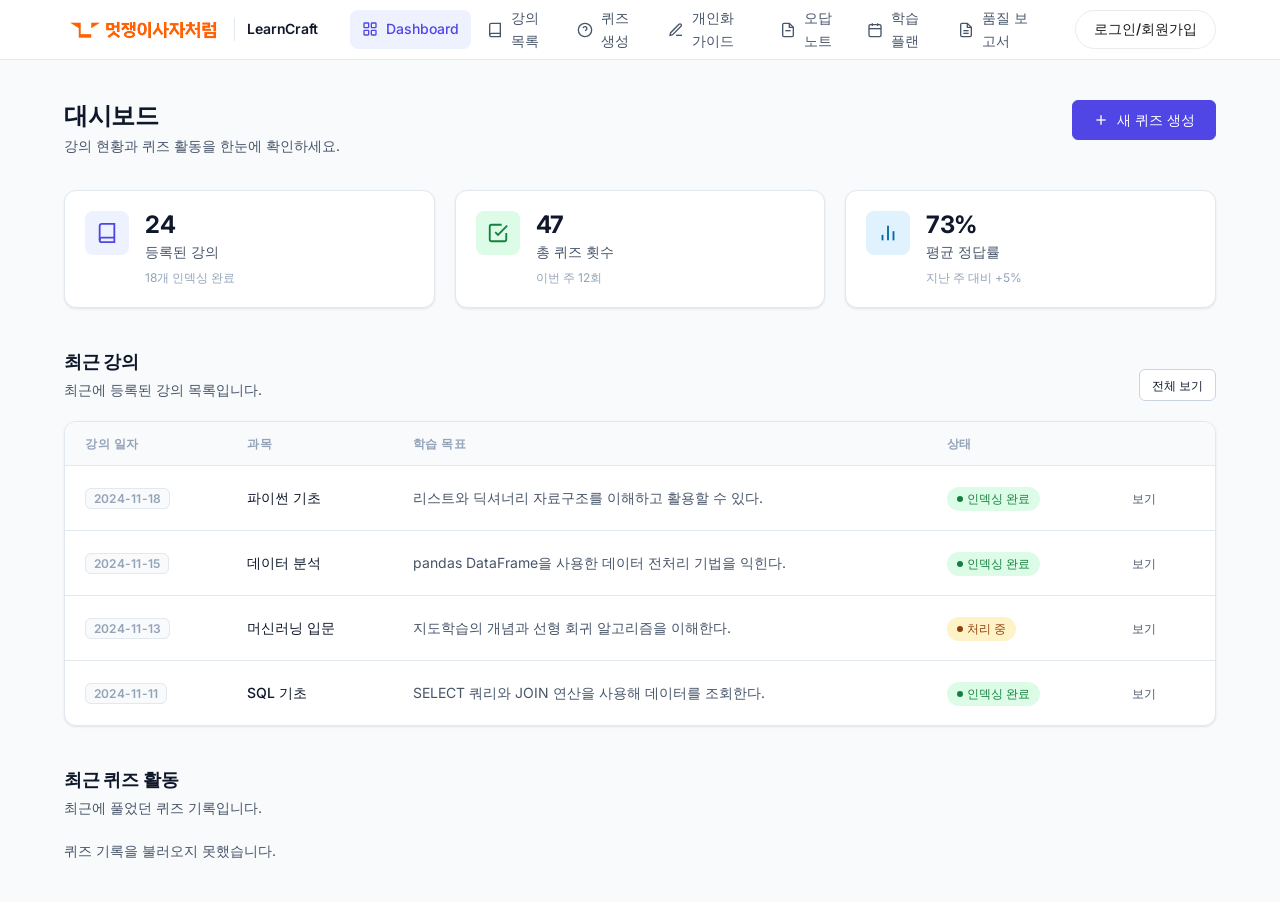
==== commit d7cc81a4: "fix/feat: 데모 버그 수정 및 개인화 플로우 실제 데이터 연동 - .env OPENAI_API_KEY 앞 공백 제거 (퀴즈 생성 400 에러 수정) - 7개 페이지에 che" ====
--- a/app/index.html
+++ b/app/index.html
@@ -34,12 +34,20 @@
         <svg viewBox="0 0 24 24" fill="none" stroke="currentColor" stroke-width="2"><path d="M12 20h9"/><path d="M16.5 3.5a2.121 2.121 0 0 1 3 3L7 19l-4 1 1-4L16.5 3.5z"/></svg>
         <span>개인화 가이드</span>
       </a>
+      <a href="wrong-notes.html" class="nav-link">
+        <svg viewBox="0 0 24 24" fill="none" stroke="currentColor" stroke-width="2"><path d="M14 2H6a2 2 0 0 0-2 2v16a2 2 0 0 0 2 2h12a2 2 0 0 0 2-2V8z"/><polyline points="14 2 14 8 20 8"/><line x1="16" y1="13" x2="8" y2="13"/></svg>
+        <span>오답노트</span>
+      </a>
+      <a href="study-plan.html" class="nav-link">
+        <svg viewBox="0 0 24 24" fill="none" stroke="currentColor" stroke-width="2"><rect x="3" y="4" width="18" height="18" rx="2" ry="2"/><line x1="16" y1="2" x2="16" y2="6"/><line x1="8" y1="2" x2="8" y2="6"/><line x1="3" y1="10" x2="21" y2="10"/></svg>
+        <span>학습 플랜</span>
+      </a>
       <a href="quality-report.html" class="nav-link">
         <svg viewBox="0 0 24 24" fill="none" stroke="currentColor" stroke-width="2"><path d="M14 2H6a2 2 0 0 0-2 2v16a2 2 0 0 0 2 2h12a2 2 0 0 0 2-2V8z"/><polyline points="14 2 14 8 20 8"/><line x1="16" y1="13" x2="8" y2="13"/><line x1="16" y1="17" x2="8" y2="17"/></svg>
         <span>품질 보고서</span>
       </a>
     </div>
-    <div class="nav-actions">
+    <div class="nav-actions" id="navActions">
       <a href="login.html" class="nav-btn-auth">로그인/회원가입</a>
     </div>
   </div>
@@ -152,6 +160,29 @@
         </div>
       </div>
 
+      <!-- Upcoming Exam Widget -->
+      <div class="section" id="upcomingExamSection" style="display:none;">
+        <div class="section-header">
+          <div class="section-header-text">
+            <h2>다가오는 시험</h2>
+          </div>
+          <a href="study-plan.html" class="btn btn-secondary btn-sm">플랜 보기</a>
+        </div>
+        <div id="upcomingExamCard" class="card" style="display:flex;align-items:center;gap:var(--space-6);padding:var(--space-5) var(--space-6);">
+          <div style="text-align:center;min-width:64px;">
+            <div id="examDday" style="font-size:2rem;font-weight:800;color:var(--color-primary);line-height:1;">-</div>
+            <div style="font-size:0.7rem;color:var(--color-text-secondary);margin-top:2px;">days left</div>
+          </div>
+          <div>
+            <div id="examName" style="font-weight:700;font-size:var(--text-base);color:var(--color-text-primary);"></div>
+            <div id="examDate" style="font-size:var(--text-xs);color:var(--color-text-secondary);margin-top:2px;"></div>
+          </div>
+          <div style="margin-left:auto;">
+            <a href="quiz-setup.html" class="btn btn-primary btn-sm">퀴즈 풀기</a>
+          </div>
+        </div>
+      </div>
+
       <!-- Recent Quiz Activity -->
       <div class="section">
         <div class="section-header">
@@ -160,83 +191,119 @@
             <p>최근에 풀었던 퀴즈 기록입니다.</p>
           </div>
         </div>
-        <div class="grid-3">
-
+        <div class="grid-3" id="quizHistoryGrid">
+          <p class="text-sm text-secondary" style="grid-column:1/-1;">퀴즈 기록 로딩 중...</p>
+        </div>
+      </div>
+
+    </div><!-- /.page-content -->
+  </div><!-- /.container -->
+</main>
+
+<script>
+  async function checkAuth() {
+    const token = localStorage.getItem('lc_token');
+    const navActions = document.getElementById('navActions');
+    if (!token) return;
+    try {
+      const res = await fetch('/api/auth/me', {
+        headers: { 'Authorization': `Bearer ${token}` },
+      });
+      if (!res.ok) {
+        localStorage.removeItem('lc_token');
+        localStorage.removeItem('lc_user');
+        return;
+      }
+      const user = await res.json();
+      navActions.innerHTML = `
+        <span style="font-size:0.9rem;color:#555;margin-right:8px;">${user.name}님</span>
+        <button class="nav-btn-auth" onclick="logout()" style="cursor:pointer;background:none;border:1px solid #ddd;border-radius:6px;padding:6px 14px;font-size:0.85rem;">로그아웃</button>
+      `;
+      loadUpcomingExam(token);
+    } catch (e) {}
+  }
+
+  async function loadUpcomingExam(token) {
+    try {
+      const res = await fetch('/api/goals', { headers: { 'Authorization': `Bearer ${token}` } });
+      if (!res.ok) return;
+      const goals = await res.json();
+      if (!goals.length) return;
+      // 시험 날짜가 가장 가까운 목표
+      const today = new Date();
+      const upcoming = goals
+        .filter(g => new Date(g.exam_date) >= today)
+        .sort((a, b) => new Date(a.exam_date) - new Date(b.exam_date))[0]
+        || goals[0];
+      const dday = Math.max(0, Math.ceil((new Date(upcoming.exam_date) - today) / 86400000));
+      document.getElementById('examDday').textContent = dday > 0 ? dday : 'D-Day!';
+      document.getElementById('examName').textContent = upcoming.exam_name;
+      document.getElementById('examDate').textContent = `시험일: ${upcoming.exam_date}`;
+      document.getElementById('upcomingExamSection').style.display = '';
+    } catch (e) {}
+  }
+
+  function logout() {
+    localStorage.removeItem('lc_token');
+    localStorage.removeItem('lc_user');
+    window.location.reload();
+  }
+
+  async function loadRecentQuiz() {
+    const grid = document.getElementById('quizHistoryGrid');
+    try {
+      const res = await fetch('/api/quiz/history');
+      if (!res.ok) throw new Error();
+      const history = await res.json();
+      const scores = JSON.parse(localStorage.getItem('lc_quiz_results') || '[]');
+      const scoreMap = {};
+      scores.forEach(s => { scoreMap[s.quiz_set_id] = s; });
+
+      const diffLabel = { easy: '쉬움', medium: '보통', hard: '어려움' };
+      const diffClass = { easy: 'badge-success', medium: 'badge-warning', hard: 'badge-error' };
+
+      const completed = history.filter(q => scoreMap[q.quiz_set_id]);
+      if (!completed.length) {
+        grid.innerHTML = '<p class="text-sm text-secondary" style="grid-column:1/-1;">완료한 퀴즈가 없습니다. <a href="quiz-setup.html" class="text-primary">퀴즈 풀러 가기 →</a></p>';
+        return;
+      }
+
+      grid.innerHTML = completed.map(q => {
+        const score = scoreMap[q.quiz_set_id];
+        const title = q.lecture_date || '복합 강의';
+        const date = new Date(score.submitted_at).toLocaleDateString('ko-KR');
+        const diff = q.difficulty || 'medium';
+        return `
           <div class="card card-hover">
             <div class="card-header">
               <div>
-                <div class="card-title">파이썬 기초</div>
-                <div class="text-xs text-muted mt-1">2024-11-18 · 10문항</div>
+                <div class="card-title">${title}</div>
+                <div class="text-xs text-muted mt-1">${date} · ${q.question_count}문항</div>
               </div>
-              <span class="badge badge-error">어려움</span>
+              <span class="badge ${diffClass[diff] || 'badge-warning'}">${diffLabel[diff] || diff}</span>
             </div>
-            <div style="margin-bottom: var(--space-3);">
+            <div style="margin-bottom:var(--space-3);">
               <div class="flex items-center justify-between mb-1">
                 <span class="text-xs text-secondary">정답률</span>
-                <span class="text-xs font-semibold text-primary">70%</span>
+                <span class="text-xs font-semibold text-primary">${score.pct}%</span>
               </div>
               <div class="progress-bar-wrap">
-                <div class="progress-bar-fill" style="width:70%"></div>
+                <div class="progress-bar-fill" style="width:${score.pct}%;${score.pct >= 80 ? 'background:var(--color-success);' : ''}"></div>
               </div>
             </div>
             <div class="flex gap-2">
-              <a href="quiz-review.html" class="btn btn-secondary btn-sm flex-1">결과 보기</a>
-              <a href="quiz-feedback.html" class="btn btn-primary btn-sm flex-1">피드백</a>
+              <a href="quiz-feedback.html" class="btn btn-primary btn-sm flex-1">피드백 보기</a>
+              <a href="quiz-setup.html" class="btn btn-secondary btn-sm flex-1">다시 풀기</a>
             </div>
-          </div>
-
-          <div class="card card-hover">
-            <div class="card-header">
-              <div>
-                <div class="card-title">데이터 분석</div>
-                <div class="text-xs text-muted mt-1">2024-11-15 · 10문항</div>
-              </div>
-              <span class="badge badge-warning">중간</span>
-            </div>
-            <div style="margin-bottom: var(--space-3);">
-              <div class="flex items-center justify-between mb-1">
-                <span class="text-xs text-secondary">정답률</span>
-                <span class="text-xs font-semibold text-primary">80%</span>
-              </div>
-              <div class="progress-bar-wrap">
-                <div class="progress-bar-fill" style="width:80%"></div>
-              </div>
-            </div>
-            <div class="flex gap-2">
-              <a href="quiz-review.html" class="btn btn-secondary btn-sm flex-1">결과 보기</a>
-              <a href="quiz-feedback.html" class="btn btn-primary btn-sm flex-1">피드백</a>
-            </div>
-          </div>
-
-          <div class="card card-hover">
-            <div class="card-header">
-              <div>
-                <div class="card-title">SQL 기초</div>
-                <div class="text-xs text-muted mt-1">2024-11-11 · 10문항</div>
-              </div>
-              <span class="badge badge-success">쉬움</span>
-            </div>
-            <div style="margin-bottom: var(--space-3);">
-              <div class="flex items-center justify-between mb-1">
-                <span class="text-xs text-secondary">정답률</span>
-                <span class="text-xs font-semibold text-primary">90%</span>
-              </div>
-              <div class="progress-bar-wrap">
-                <div class="progress-bar-fill" style="width:90%; background: var(--color-success);"></div>
-              </div>
-            </div>
-            <div class="flex gap-2">
-              <a href="quiz-review.html" class="btn btn-secondary btn-sm flex-1">결과 보기</a>
-              <a href="quiz-feedback.html" class="btn btn-primary btn-sm flex-1">피드백</a>
-            </div>
-          </div>
-
-        </div>
-      </div>
-
-    </div><!-- /.page-content -->
-  </div><!-- /.container -->
-</main>
-
+          </div>`;
+      }).join('');
+    } catch(e) {
+      grid.innerHTML = '<p class="text-sm text-secondary" style="grid-column:1/-1;">퀴즈 기록을 불러오지 못했습니다.</p>';
+    }
+  }
+
+  checkAuth();
+  loadRecentQuiz();
+</script>
 </body>
 </html>
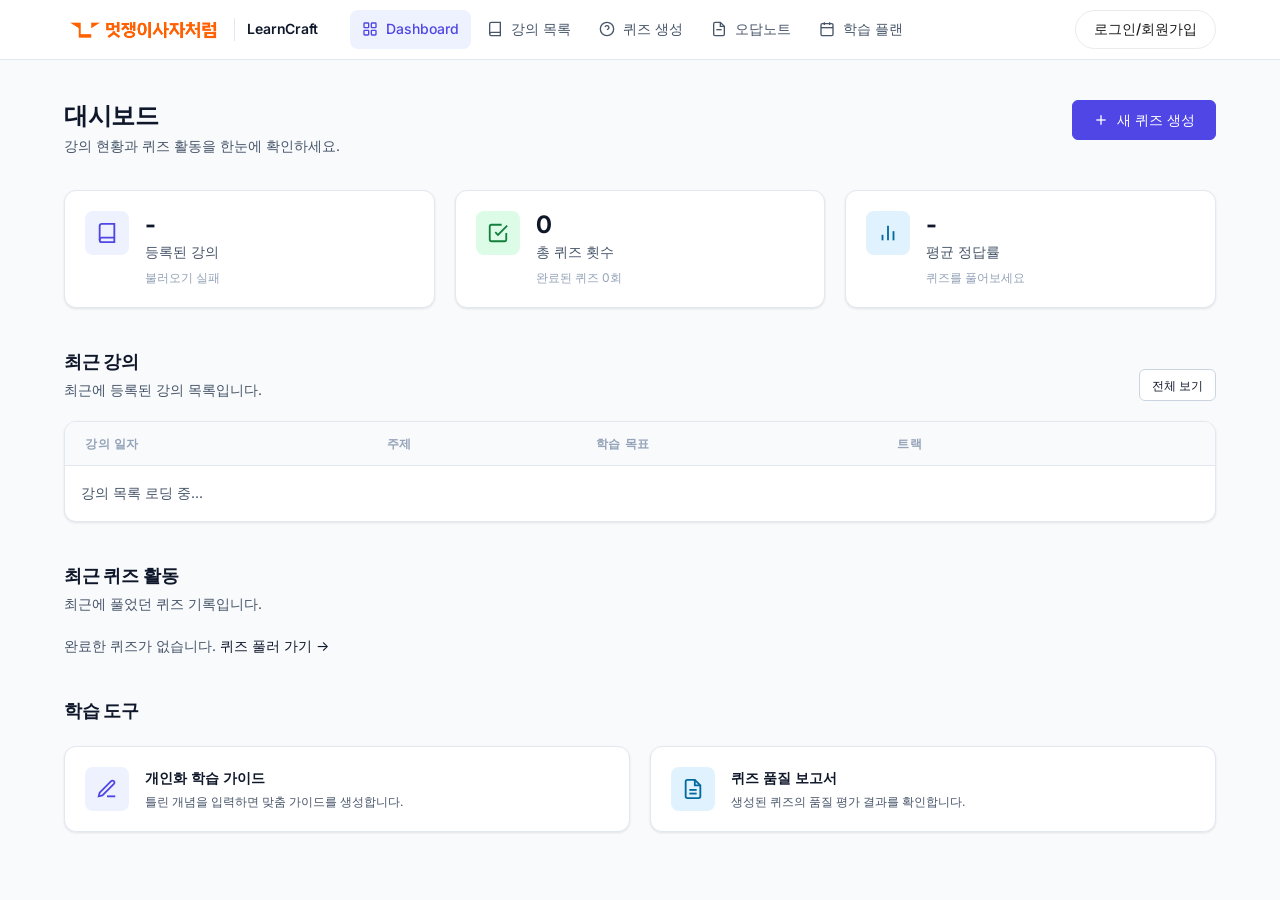
==== commit df0c1a27: "feat: replace hardcoded dashboard stats with real API data and update nav" ====
--- a/app/index.html
+++ b/app/index.html
@@ -30,10 +30,6 @@
         <svg viewBox="0 0 24 24" fill="none" stroke="currentColor" stroke-width="2"><circle cx="12" cy="12" r="10"/><path d="M9.09 9a3 3 0 0 1 5.83 1c0 2-3 3-3 3"/><line x1="12" y1="17" x2="12.01" y2="17"/></svg>
         <span>퀴즈 생성</span>
       </a>
-      <a href="personalized-guide.html" class="nav-link">
-        <svg viewBox="0 0 24 24" fill="none" stroke="currentColor" stroke-width="2"><path d="M12 20h9"/><path d="M16.5 3.5a2.121 2.121 0 0 1 3 3L7 19l-4 1 1-4L16.5 3.5z"/></svg>
-        <span>개인화 가이드</span>
-      </a>
       <a href="wrong-notes.html" class="nav-link">
         <svg viewBox="0 0 24 24" fill="none" stroke="currentColor" stroke-width="2"><path d="M14 2H6a2 2 0 0 0-2 2v16a2 2 0 0 0 2 2h12a2 2 0 0 0 2-2V8z"/><polyline points="14 2 14 8 20 8"/><line x1="16" y1="13" x2="8" y2="13"/></svg>
         <span>오답노트</span>
@@ -41,10 +37,6 @@
       <a href="study-plan.html" class="nav-link">
         <svg viewBox="0 0 24 24" fill="none" stroke="currentColor" stroke-width="2"><rect x="3" y="4" width="18" height="18" rx="2" ry="2"/><line x1="16" y1="2" x2="16" y2="6"/><line x1="8" y1="2" x2="8" y2="6"/><line x1="3" y1="10" x2="21" y2="10"/></svg>
         <span>학습 플랜</span>
-      </a>
-      <a href="quality-report.html" class="nav-link">
-        <svg viewBox="0 0 24 24" fill="none" stroke="currentColor" stroke-width="2"><path d="M14 2H6a2 2 0 0 0-2 2v16a2 2 0 0 0 2 2h12a2 2 0 0 0 2-2V8z"/><polyline points="14 2 14 8 20 8"/><line x1="16" y1="13" x2="8" y2="13"/><line x1="16" y1="17" x2="8" y2="17"/></svg>
-        <span>품질 보고서</span>
       </a>
     </div>
     <div class="nav-actions" id="navActions">
@@ -79,9 +71,9 @@
             <svg viewBox="0 0 24 24" fill="none" stroke="currentColor" stroke-width="2"><path d="M4 19.5A2.5 2.5 0 0 1 6.5 17H20"/><path d="M6.5 2H20v20H6.5A2.5 2.5 0 0 1 4 19.5v-15A2.5 2.5 0 0 1 6.5 2z"/></svg>
           </div>
           <div>
-            <div class="stat-card-value">24</div>
+            <div class="stat-card-value" id="statLectureCount">-</div>
             <div class="stat-card-label">등록된 강의</div>
-            <div class="stat-card-sub">18개 인덱싱 완료</div>
+            <div class="stat-card-sub" id="statLectureSub">로딩 중...</div>
           </div>
         </div>
         <div class="stat-card">
@@ -89,9 +81,9 @@
             <svg viewBox="0 0 24 24" fill="none" stroke="currentColor" stroke-width="2"><polyline points="9 11 12 14 22 4"/><path d="M21 12v7a2 2 0 0 1-2 2H5a2 2 0 0 1-2-2V5a2 2 0 0 1 2-2h11"/></svg>
           </div>
           <div>
-            <div class="stat-card-value">47</div>
+            <div class="stat-card-value" id="statQuizCount">-</div>
             <div class="stat-card-label">총 퀴즈 횟수</div>
-            <div class="stat-card-sub">이번 주 12회</div>
+            <div class="stat-card-sub" id="statQuizSub">로딩 중...</div>
           </div>
         </div>
         <div class="stat-card">
@@ -99,9 +91,9 @@
             <svg viewBox="0 0 24 24" fill="none" stroke="currentColor" stroke-width="2"><line x1="18" y1="20" x2="18" y2="10"/><line x1="12" y1="20" x2="12" y2="4"/><line x1="6" y1="20" x2="6" y2="14"/></svg>
           </div>
           <div>
-            <div class="stat-card-value">73%</div>
+            <div class="stat-card-value" id="statAvgScore">-</div>
             <div class="stat-card-label">평균 정답률</div>
-            <div class="stat-card-sub">지난 주 대비 +5%</div>
+            <div class="stat-card-sub" id="statAvgSub">퀴즈 기록 기반</div>
           </div>
         </div>
       </div>
@@ -120,41 +112,14 @@
             <thead>
               <tr>
                 <th>강의 일자</th>
-                <th>과목</th>
+                <th>주제</th>
                 <th>학습 목표</th>
-                <th>상태</th>
+                <th>트랙</th>
                 <th></th>
               </tr>
             </thead>
-            <tbody>
-              <tr>
-                <td><span class="lecture-date-chip">2024-11-18</span></td>
-                <td class="font-medium text-primary">파이썬 기초</td>
-                <td>리스트와 딕셔너리 자료구조를 이해하고 활용할 수 있다.</td>
-                <td><span class="badge badge-success badge-dot">인덱싱 완료</span></td>
-                <td><a href="lecture-detail.html" class="btn btn-ghost btn-sm">보기</a></td>
-              </tr>
-              <tr>
-                <td><span class="lecture-date-chip">2024-11-15</span></td>
-                <td class="font-medium text-primary">데이터 분석</td>
-                <td>pandas DataFrame을 사용한 데이터 전처리 기법을 익힌다.</td>
-                <td><span class="badge badge-success badge-dot">인덱싱 완료</span></td>
-                <td><a href="lecture-detail.html" class="btn btn-ghost btn-sm">보기</a></td>
-              </tr>
-              <tr>
-                <td><span class="lecture-date-chip">2024-11-13</span></td>
-                <td class="font-medium text-primary">머신러닝 입문</td>
-                <td>지도학습의 개념과 선형 회귀 알고리즘을 이해한다.</td>
-                <td><span class="badge badge-warning badge-dot">처리 중</span></td>
-                <td><a href="lecture-detail.html" class="btn btn-ghost btn-sm">보기</a></td>
-              </tr>
-              <tr>
-                <td><span class="lecture-date-chip">2024-11-11</span></td>
-                <td class="font-medium text-primary">SQL 기초</td>
-                <td>SELECT 쿼리와 JOIN 연산을 사용해 데이터를 조회한다.</td>
-                <td><span class="badge badge-success badge-dot">인덱싱 완료</span></td>
-                <td><a href="lecture-detail.html" class="btn btn-ghost btn-sm">보기</a></td>
-              </tr>
+            <tbody id="recentLecturesTbody">
+              <tr><td colspan="5" class="text-sm text-secondary" style="padding:var(--space-4);">강의 목록 로딩 중...</td></tr>
             </tbody>
           </table>
         </div>
@@ -196,11 +161,44 @@
         </div>
       </div>
 
+      <!-- 학습 도구 -->
+      <div class="section">
+        <div class="section-header">
+          <div class="section-header-text">
+            <h2>학습 도구</h2>
+          </div>
+        </div>
+        <div class="grid-2">
+          <a href="personalized-guide.html" class="card card-hover" style="display:flex;align-items:center;gap:var(--space-4);padding:var(--space-5);text-decoration:none;">
+            <div class="stat-card-icon stat-icon-primary" style="flex-shrink:0;">
+              <svg viewBox="0 0 24 24" fill="none" stroke="currentColor" stroke-width="2"><path d="M12 20h9"/><path d="M16.5 3.5a2.121 2.121 0 0 1 3 3L7 19l-4 1 1-4L16.5 3.5z"/></svg>
+            </div>
+            <div>
+              <div style="font-weight:600;font-size:var(--text-sm);color:var(--color-text-primary);">개인화 학습 가이드</div>
+              <div style="font-size:var(--text-xs);color:var(--color-text-secondary);margin-top:2px;">틀린 개념을 입력하면 맞춤 가이드를 생성합니다.</div>
+            </div>
+          </a>
+          <a href="quality-report.html" class="card card-hover" style="display:flex;align-items:center;gap:var(--space-4);padding:var(--space-5);text-decoration:none;">
+            <div class="stat-card-icon stat-icon-accent" style="flex-shrink:0;">
+              <svg viewBox="0 0 24 24" fill="none" stroke="currentColor" stroke-width="2"><path d="M14 2H6a2 2 0 0 0-2 2v16a2 2 0 0 0 2 2h12a2 2 0 0 0 2-2V8z"/><polyline points="14 2 14 8 20 8"/><line x1="16" y1="13" x2="8" y2="13"/><line x1="16" y1="17" x2="8" y2="17"/></svg>
+            </div>
+            <div>
+              <div style="font-weight:600;font-size:var(--text-sm);color:var(--color-text-primary);">퀴즈 품질 보고서</div>
+              <div style="font-size:var(--text-xs);color:var(--color-text-secondary);margin-top:2px;">생성된 퀴즈의 품질 평가 결과를 확인합니다.</div>
+            </div>
+          </a>
+        </div>
+      </div>
+
     </div><!-- /.page-content -->
   </div><!-- /.container -->
 </main>
 
 <script>
+  function escHtml(str) {
+    return String(str).replace(/&/g,'&amp;').replace(/</g,'&lt;').replace(/>/g,'&gt;').replace(/"/g,'&quot;');
+  }
+
   async function checkAuth() {
     const token = localStorage.getItem('lc_token');
     const navActions = document.getElementById('navActions');
@@ -229,7 +227,6 @@
       if (!res.ok) return;
       const goals = await res.json();
       if (!goals.length) return;
-      // 시험 날짜가 가장 가까운 목표
       const today = new Date();
       const upcoming = goals
         .filter(g => new Date(g.exam_date) >= today)
@@ -249,36 +246,70 @@
     window.location.reload();
   }
 
-  async function loadRecentQuiz() {
+  async function loadDashboard() {
+    // ── 강의 수 + 최근 강의 목록 ──────────────────────────────
+    try {
+      const res = await fetch('/api/lectures');
+      if (!res.ok) throw new Error();
+      const lectures = await res.json();
+
+      document.getElementById('statLectureCount').textContent = lectures.length;
+      document.getElementById('statLectureSub').textContent = `총 ${lectures.length}개 강의`;
+
+      const tbody = document.getElementById('recentLecturesTbody');
+      if (!lectures.length) {
+        tbody.innerHTML = '<tr><td colspan="5" class="text-sm text-secondary" style="padding:var(--space-4);">등록된 강의가 없습니다.</td></tr>';
+      } else {
+        tbody.innerHTML = lectures.slice(0, 5).map(lec => `
+          <tr>
+            <td><span class="lecture-date-chip">${lec.date}</span></td>
+            <td class="font-medium text-primary">${escHtml(lec.content || '-')}</td>
+            <td>${escHtml(lec.learning_goal ? lec.learning_goal.split('\n')[0] : '-')}</td>
+            <td><span class="text-xs text-secondary">${escHtml(lec.subject || '-')}</span></td>
+            <td><a href="lecture-detail.html?date=${lec.date}" class="btn btn-ghost btn-sm">보기</a></td>
+          </tr>
+        `).join('');
+      }
+    } catch (e) {
+      document.getElementById('statLectureCount').textContent = '-';
+      document.getElementById('statLectureSub').textContent = '불러오기 실패';
+    }
+
+    // ── 퀴즈 통계 + 최근 퀴즈 활동 ──────────────────────────────
     const grid = document.getElementById('quizHistoryGrid');
     try {
-      const res = await fetch('/api/quiz/history');
-      if (!res.ok) throw new Error();
-      const history = await res.json();
       const scores = JSON.parse(localStorage.getItem('lc_quiz_results') || '[]');
-      const scoreMap = {};
-      scores.forEach(s => { scoreMap[s.quiz_set_id] = s; });
-
-      const diffLabel = { easy: '쉬움', medium: '보통', hard: '어려움' };
-      const diffClass = { easy: 'badge-success', medium: 'badge-warning', hard: 'badge-error' };
-
-      const completed = history.filter(q => scoreMap[q.quiz_set_id]);
-      if (!completed.length) {
+
+      document.getElementById('statQuizCount').textContent = scores.length;
+      document.getElementById('statQuizSub').textContent = `완료된 퀴즈 ${scores.length}회`;
+
+      if (scores.length) {
+        const avg = Math.round(scores.reduce((s, score) => s + score.pct, 0) / scores.length);
+        document.getElementById('statAvgScore').textContent = avg + '%';
+        document.getElementById('statAvgSub').textContent = `${scores.length}회 퀴즈 평균`;
+      } else {
+        document.getElementById('statAvgScore').textContent = '-';
+        document.getElementById('statAvgSub').textContent = '퀴즈를 풀어보세요';
+      }
+
+      if (!scores.length) {
         grid.innerHTML = '<p class="text-sm text-secondary" style="grid-column:1/-1;">완료한 퀴즈가 없습니다. <a href="quiz-setup.html" class="text-primary">퀴즈 풀러 가기 →</a></p>';
         return;
       }
 
-      grid.innerHTML = completed.map(q => {
-        const score = scoreMap[q.quiz_set_id];
-        const title = q.lecture_date || '복합 강의';
+      const diffLabel = { easy: '쉬움', medium: '보통', hard: '어려움' };
+      const diffClass = { easy: 'badge-success', medium: 'badge-warning', hard: 'badge-error' };
+
+      grid.innerHTML = scores.map(score => {
+        const title = score.lecture_date || '복합 강의';
         const date = new Date(score.submitted_at).toLocaleDateString('ko-KR');
-        const diff = q.difficulty || 'medium';
+        const diff = score.difficulty || 'medium';
         return `
           <div class="card card-hover">
             <div class="card-header">
               <div>
                 <div class="card-title">${title}</div>
-                <div class="text-xs text-muted mt-1">${date} · ${q.question_count}문항</div>
+                <div class="text-xs text-muted mt-1">${date} · ${score.total}문항</div>
               </div>
               <span class="badge ${diffClass[diff] || 'badge-warning'}">${diffLabel[diff] || diff}</span>
             </div>
@@ -292,18 +323,20 @@
               </div>
             </div>
             <div class="flex gap-2">
-              <a href="quiz-feedback.html" class="btn btn-primary btn-sm flex-1">피드백 보기</a>
+              <a href="quiz-feedback.html?quiz_set_id=${score.quiz_set_id}" class="btn btn-primary btn-sm flex-1">피드백 보기</a>
               <a href="quiz-setup.html" class="btn btn-secondary btn-sm flex-1">다시 풀기</a>
             </div>
           </div>`;
       }).join('');
     } catch(e) {
+      document.getElementById('statQuizCount').textContent = '-';
+      document.getElementById('statAvgScore').textContent = '-';
       grid.innerHTML = '<p class="text-sm text-secondary" style="grid-column:1/-1;">퀴즈 기록을 불러오지 못했습니다.</p>';
     }
   }
 
   checkAuth();
-  loadRecentQuiz();
+  loadDashboard();
 </script>
 </body>
 </html>
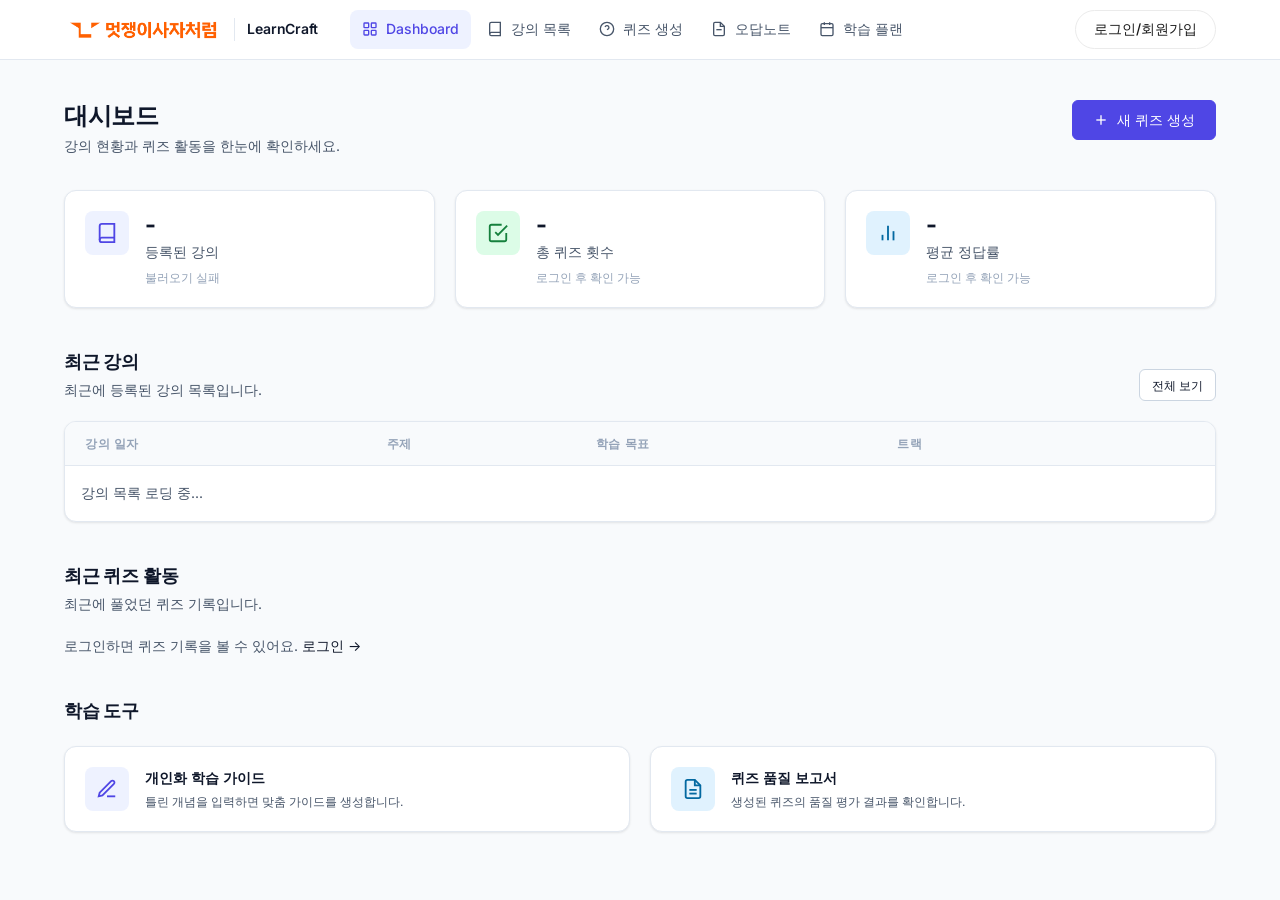
==== commit febddbfa: "fix: upsert quiz records and load dashboard stats from API - Add UniqueConstraint on (user_id, quiz_" ====
--- a/app/index.html
+++ b/app/index.html
@@ -202,7 +202,7 @@
   async function checkAuth() {
     const token = localStorage.getItem('lc_token');
     const navActions = document.getElementById('navActions');
-    if (!token) return;
+    if (!token) return null;
     try {
       const res = await fetch('/api/auth/me', {
         headers: { 'Authorization': `Bearer ${token}` },
@@ -210,15 +210,15 @@
       if (!res.ok) {
         localStorage.removeItem('lc_token');
         localStorage.removeItem('lc_user');
-        return;
+        return null;
       }
       const user = await res.json();
       navActions.innerHTML = `
         <span style="font-size:0.9rem;color:#555;margin-right:8px;">${user.name}님</span>
         <button class="nav-btn-auth" onclick="logout()" style="cursor:pointer;background:none;border:1px solid #ddd;border-radius:6px;padding:6px 14px;font-size:0.85rem;">로그아웃</button>
       `;
-      loadUpcomingExam(token);
-    } catch (e) {}
+      return token;
+    } catch (e) { return null; }
   }
 
   async function loadUpcomingExam(token) {
@@ -246,8 +246,7 @@
     window.location.reload();
   }
 
-  async function loadDashboard() {
-    // ── 강의 수 + 최근 강의 목록 ──────────────────────────────
+  async function loadLectures() {
     try {
       const res = await fetch('/api/lectures');
       if (!res.ok) throw new Error();
@@ -274,25 +273,30 @@
       document.getElementById('statLectureCount').textContent = '-';
       document.getElementById('statLectureSub').textContent = '불러오기 실패';
     }
-
-    // ── 퀴즈 통계 + 최근 퀴즈 활동 ──────────────────────────────
+  }
+
+  async function loadQuizStats(token) {
     const grid = document.getElementById('quizHistoryGrid');
     try {
-      const scores = JSON.parse(localStorage.getItem('lc_quiz_results') || '[]');
-
-      document.getElementById('statQuizCount').textContent = scores.length;
-      document.getElementById('statQuizSub').textContent = `완료된 퀴즈 ${scores.length}회`;
-
-      if (scores.length) {
-        const avg = Math.round(scores.reduce((s, score) => s + score.pct, 0) / scores.length);
+      const res = await fetch('/api/quiz/records?limit=20', {
+        headers: { 'Authorization': `Bearer ${token}` }
+      });
+      if (!res.ok) throw new Error();
+      const records = await res.json();
+
+      document.getElementById('statQuizCount').textContent = records.length;
+      document.getElementById('statQuizSub').textContent = `완료된 퀴즈 ${records.length}회`;
+
+      if (records.length) {
+        const avg = Math.round(records.reduce((s, r) => s + r.score_pct, 0) / records.length);
         document.getElementById('statAvgScore').textContent = avg + '%';
-        document.getElementById('statAvgSub').textContent = `${scores.length}회 퀴즈 평균`;
+        document.getElementById('statAvgSub').textContent = `${records.length}회 퀴즈 평균`;
       } else {
         document.getElementById('statAvgScore').textContent = '-';
         document.getElementById('statAvgSub').textContent = '퀴즈를 풀어보세요';
       }
 
-      if (!scores.length) {
+      if (!records.length) {
         grid.innerHTML = '<p class="text-sm text-secondary" style="grid-column:1/-1;">완료한 퀴즈가 없습니다. <a href="quiz-setup.html" class="text-primary">퀴즈 풀러 가기 →</a></p>';
         return;
       }
@@ -300,30 +304,31 @@
       const diffLabel = { easy: '쉬움', medium: '보통', hard: '어려움' };
       const diffClass = { easy: 'badge-success', medium: 'badge-warning', hard: 'badge-error' };
 
-      grid.innerHTML = scores.map(score => {
-        const title = score.lecture_date || '복합 강의';
-        const date = new Date(score.submitted_at).toLocaleDateString('ko-KR');
-        const diff = score.difficulty || 'medium';
+      grid.innerHTML = records.map(r => {
+        const title = r.lecture_date || '복합 강의';
+        const date = new Date(r.submitted_at).toLocaleDateString('ko-KR');
+        const diff = r.difficulty || 'medium';
+        const pct = r.score_pct ?? 0;
         return `
           <div class="card card-hover">
             <div class="card-header">
               <div>
                 <div class="card-title">${title}</div>
-                <div class="text-xs text-muted mt-1">${date} · ${score.total}문항</div>
+                <div class="text-xs text-muted mt-1">${date} · ${r.total_questions}문항</div>
               </div>
               <span class="badge ${diffClass[diff] || 'badge-warning'}">${diffLabel[diff] || diff}</span>
             </div>
             <div style="margin-bottom:var(--space-3);">
               <div class="flex items-center justify-between mb-1">
                 <span class="text-xs text-secondary">정답률</span>
-                <span class="text-xs font-semibold text-primary">${score.pct}%</span>
+                <span class="text-xs font-semibold text-primary">${pct}%</span>
               </div>
               <div class="progress-bar-wrap">
-                <div class="progress-bar-fill" style="width:${score.pct}%;${score.pct >= 80 ? 'background:var(--color-success);' : ''}"></div>
+                <div class="progress-bar-fill" style="width:${pct}%;${pct >= 80 ? 'background:var(--color-success);' : ''}"></div>
               </div>
             </div>
             <div class="flex gap-2">
-              <a href="quiz-feedback.html?quiz_set_id=${score.quiz_set_id}" class="btn btn-primary btn-sm flex-1">피드백 보기</a>
+              <a href="quiz-feedback.html?quiz_set_id=${r.quiz_set_id}" class="btn btn-primary btn-sm flex-1">피드백 보기</a>
               <a href="quiz-setup.html" class="btn btn-secondary btn-sm flex-1">다시 풀기</a>
             </div>
           </div>`;
@@ -335,8 +340,27 @@
     }
   }
 
-  checkAuth();
-  loadDashboard();
+  function showGuestQuizState() {
+    document.getElementById('statQuizCount').textContent = '-';
+    document.getElementById('statQuizSub').textContent = '로그인 후 확인 가능';
+    document.getElementById('statAvgScore').textContent = '-';
+    document.getElementById('statAvgSub').textContent = '로그인 후 확인 가능';
+    document.getElementById('quizHistoryGrid').innerHTML =
+      '<p class="text-sm text-secondary" style="grid-column:1/-1;">로그인하면 퀴즈 기록을 볼 수 있어요. <a href="login.html" class="text-primary">로그인 →</a></p>';
+  }
+
+  async function init() {
+    const token = await checkAuth();
+    loadLectures();
+    if (token) {
+      loadQuizStats(token);
+      loadUpcomingExam(token);
+    } else {
+      showGuestQuizState();
+    }
+  }
+
+  init();
 </script>
 </body>
 </html>
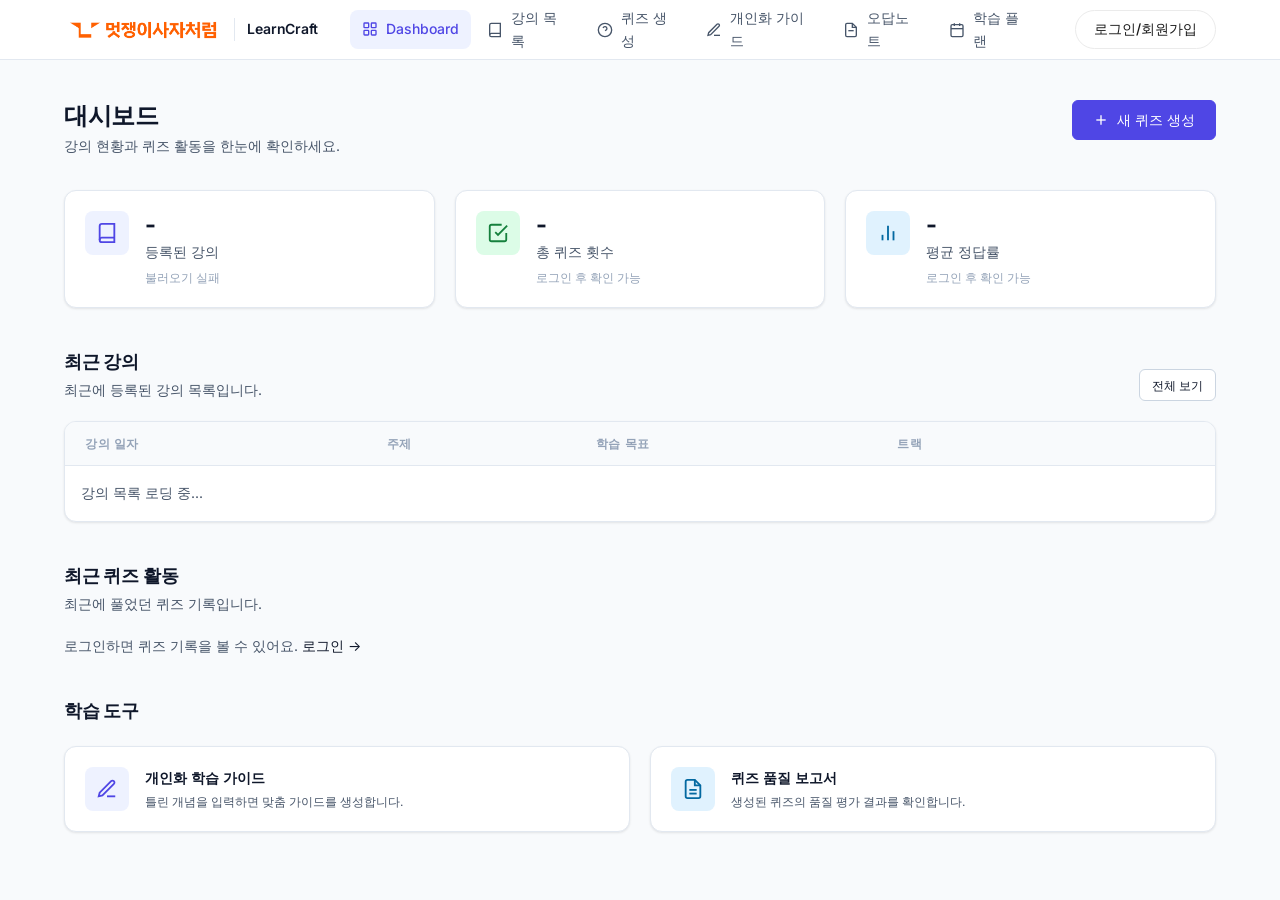
==== commit 4c653b07: "merge: stash pop 충돌 해결 - SCRUM-42 로컬 기능 + develop 최신화 통합 - quiz-review.html: isValidAnswer + saveWro" ====
--- a/app/index.html
+++ b/app/index.html
@@ -30,7 +30,11 @@
         <svg viewBox="0 0 24 24" fill="none" stroke="currentColor" stroke-width="2"><circle cx="12" cy="12" r="10"/><path d="M9.09 9a3 3 0 0 1 5.83 1c0 2-3 3-3 3"/><line x1="12" y1="17" x2="12.01" y2="17"/></svg>
         <span>퀴즈 생성</span>
       </a>
-      <a href="wrong-notes.html" class="nav-link">
+      <a href="personalized-guide.html" class="nav-link">
+        <svg viewBox="0 0 24 24" fill="none" stroke="currentColor" stroke-width="2"><path d="M12 20h9"/><path d="M16.5 3.5a2.121 2.121 0 0 1 3 3L7 19l-4 1 1-4L16.5 3.5z"/></svg>
+        <span>개인화 가이드</span>
+      </a>
+      <a href="wrong-note.html" class="nav-link">
         <svg viewBox="0 0 24 24" fill="none" stroke="currentColor" stroke-width="2"><path d="M14 2H6a2 2 0 0 0-2 2v16a2 2 0 0 0 2 2h12a2 2 0 0 0 2-2V8z"/><polyline points="14 2 14 8 20 8"/><line x1="16" y1="13" x2="8" y2="13"/></svg>
         <span>오답노트</span>
       </a>
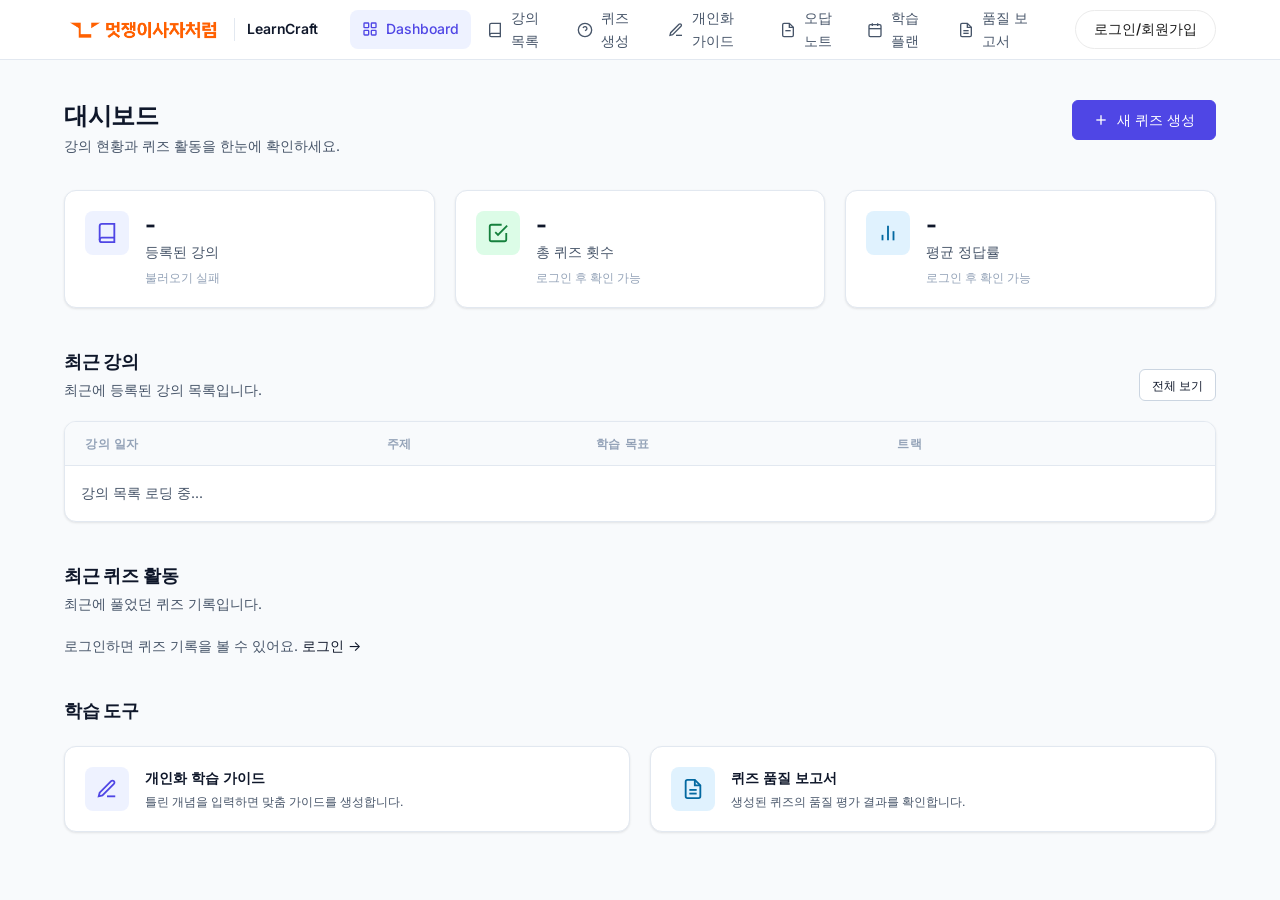
==== commit 6116e194: "fix: 전 페이지 nav 7개 항목으로 통일 - lectures/quiz-setup: wrong-notes.html 제거, 개인화가이드 추가, 오답노트 중복 제거 - index/" ====
--- a/app/index.html
+++ b/app/index.html
@@ -41,6 +41,10 @@
       <a href="study-plan.html" class="nav-link">
         <svg viewBox="0 0 24 24" fill="none" stroke="currentColor" stroke-width="2"><rect x="3" y="4" width="18" height="18" rx="2" ry="2"/><line x1="16" y1="2" x2="16" y2="6"/><line x1="8" y1="2" x2="8" y2="6"/><line x1="3" y1="10" x2="21" y2="10"/></svg>
         <span>학습 플랜</span>
+      </a>
+      <a href="quality-report.html" class="nav-link">
+        <svg viewBox="0 0 24 24" fill="none" stroke="currentColor" stroke-width="2"><path d="M14 2H6a2 2 0 0 0-2 2v16a2 2 0 0 0 2 2h12a2 2 0 0 0 2-2V8z"/><polyline points="14 2 14 8 20 8"/><line x1="16" y1="13" x2="8" y2="13"/><line x1="16" y1="17" x2="8" y2="17"/></svg>
+        <span>품질 보고서</span>
       </a>
     </div>
     <div class="nav-actions" id="navActions">
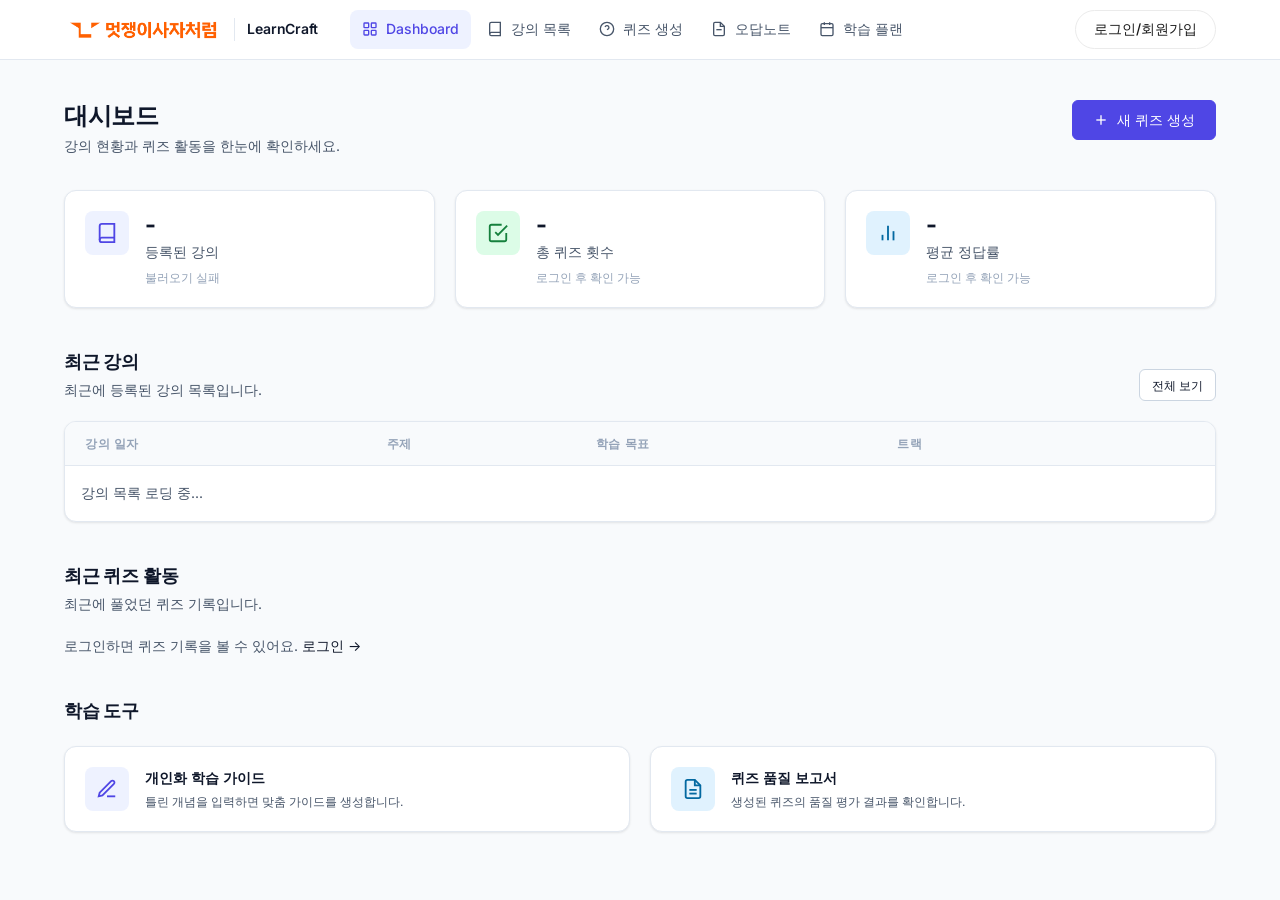
==== commit d068480c: "fix: navigator change to 5" ====
--- a/app/index.html
+++ b/app/index.html
@@ -30,10 +30,6 @@
         <svg viewBox="0 0 24 24" fill="none" stroke="currentColor" stroke-width="2"><circle cx="12" cy="12" r="10"/><path d="M9.09 9a3 3 0 0 1 5.83 1c0 2-3 3-3 3"/><line x1="12" y1="17" x2="12.01" y2="17"/></svg>
         <span>퀴즈 생성</span>
       </a>
-      <a href="personalized-guide.html" class="nav-link">
-        <svg viewBox="0 0 24 24" fill="none" stroke="currentColor" stroke-width="2"><path d="M12 20h9"/><path d="M16.5 3.5a2.121 2.121 0 0 1 3 3L7 19l-4 1 1-4L16.5 3.5z"/></svg>
-        <span>개인화 가이드</span>
-      </a>
       <a href="wrong-note.html" class="nav-link">
         <svg viewBox="0 0 24 24" fill="none" stroke="currentColor" stroke-width="2"><path d="M14 2H6a2 2 0 0 0-2 2v16a2 2 0 0 0 2 2h12a2 2 0 0 0 2-2V8z"/><polyline points="14 2 14 8 20 8"/><line x1="16" y1="13" x2="8" y2="13"/></svg>
         <span>오답노트</span>
@@ -41,10 +37,6 @@
       <a href="study-plan.html" class="nav-link">
         <svg viewBox="0 0 24 24" fill="none" stroke="currentColor" stroke-width="2"><rect x="3" y="4" width="18" height="18" rx="2" ry="2"/><line x1="16" y1="2" x2="16" y2="6"/><line x1="8" y1="2" x2="8" y2="6"/><line x1="3" y1="10" x2="21" y2="10"/></svg>
         <span>학습 플랜</span>
-      </a>
-      <a href="quality-report.html" class="nav-link">
-        <svg viewBox="0 0 24 24" fill="none" stroke="currentColor" stroke-width="2"><path d="M14 2H6a2 2 0 0 0-2 2v16a2 2 0 0 0 2 2h12a2 2 0 0 0 2-2V8z"/><polyline points="14 2 14 8 20 8"/><line x1="16" y1="13" x2="8" y2="13"/><line x1="16" y1="17" x2="8" y2="17"/></svg>
-        <span>품질 보고서</span>
       </a>
     </div>
     <div class="nav-actions" id="navActions">
